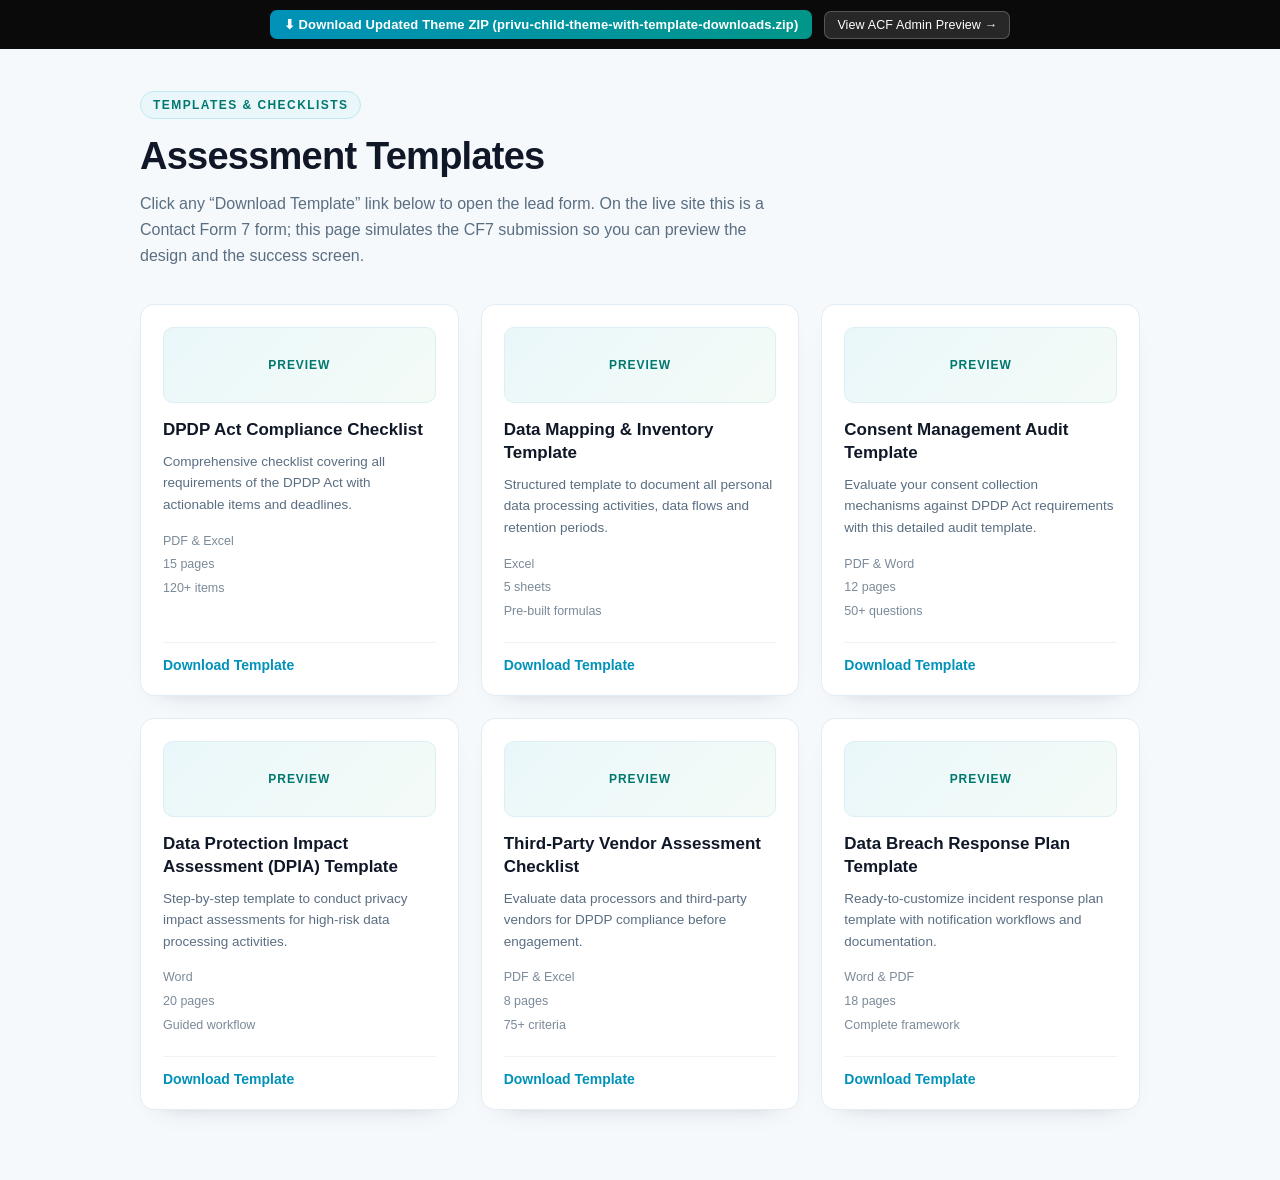
==== preview/index.html @ 7f238484 "Rename ACF options page from Template Downloads to Templates & Checklists Co-authored-by: arena-agen" ====
<!DOCTYPE html>
<html lang="en">
<head>
<meta charset="utf-8">
<meta name="viewport" content="width=device-width, initial-scale=1">
<title>Privu – Assessment Templates (self-contained preview)</title>
<style>
/**
 * Privu – Assessment template download modal.
 *
 * Everything is scoped to .ptdl-* so the existing page design is untouched.
 * Selectors are intentionally specific because the parent theme applies
 * global styles to body a, body p, label, button and input.
 */

.ptdl-overlay {
    position: fixed;
    inset: 0;
    z-index: 100000;
    display: flex;
    align-items: center;
    justify-content: center;
    padding: 24px 16px;
    background: rgba(3, 2, 19, 0.58);
    -webkit-backdrop-filter: blur(3px);
    backdrop-filter: blur(3px);
    opacity: 0;
    transition: opacity 0.22s ease;
    overflow-y: auto;
}

.ptdl-overlay[hidden],
.ptdl-overlay [hidden] {
    display: none !important;
}

.ptdl-overlay.is-open {
    opacity: 1;
}

.ptdl-overlay *,
.ptdl-overlay *::before,
.ptdl-overlay *::after {
    box-sizing: border-box;
}

.ptdl-overlay.ptdl-no-scroll {
    overscroll-behavior: contain;
}

body.ptdl-lock {
    overflow: hidden;
}

/* ---------- Modal shell ---------- */

.ptdl-overlay .ptdl-modal {
    position: relative;
    width: 100%;
    max-width: 470px;
    max-height: calc(100vh - 48px);
    overflow-y: auto;
    background: #ffffff;
    border-radius: 18px;
    border: 1px solid #E3ECF3;
    box-shadow: 0 30px 70px -20px rgba(3, 25, 45, 0.45), 0 12px 28px -18px rgba(3, 25, 45, 0.35);
    padding: 30px 30px 20px;
    margin: auto;
    transform: translateY(16px) scale(0.985);
    opacity: 0;
    transition: transform 0.24s cubic-bezier(0.22, 1, 0.36, 1), opacity 0.2s ease;
    scrollbar-width: thin;
}

.ptdl-overlay.is-open .ptdl-modal {
    transform: translateY(0) scale(1);
    opacity: 1;
}

.ptdl-overlay .ptdl-modal::before {
    content: "";
    position: absolute;
    top: 0;
    left: 0;
    right: 0;
    height: 5px;
    border-radius: 18px 18px 0 0;
    background: linear-gradient(90deg, #0092B8 0%, #009689 100%);
}

/* ---------- Close ---------- */

.ptdl-overlay .ptdl-close {
    position: absolute;
    top: 16px;
    right: 16px;
    width: 34px;
    height: 34px;
    display: inline-flex;
    align-items: center;
    justify-content: center;
    padding: 0;
    margin: 0;
    border: 1px solid #E3ECF3;
    border-radius: 50%;
    background: #F7FAFC !important;
    color: #5A6E82;
    cursor: pointer;
    transition: background 0.2s ease, color 0.2s ease, transform 0.2s ease;
}

.ptdl-overlay .ptdl-close:hover,
.ptdl-overlay .ptdl-close:focus-visible {
    background: #EEF4F8 !important;
    color: #0A0A0A;
    transform: rotate(90deg);
    outline: none;
}

/* ---------- Head ---------- */

.ptdl-overlay .ptdl-modal__head {
    padding-right: 30px;
    margin-bottom: 20px;
}

.ptdl-overlay .ptdl-badge {
    display: inline-block;
    padding: 5px 11px;
    border-radius: 100px;
    background: #EAF7FA;
    border: 1px solid #BFE9F1;
    color: #00786F;
    font-family: Arial, Helvetica, sans-serif;
    font-size: 11px;
    font-weight: 700;
    letter-spacing: 0.08em;
    text-transform: uppercase;
    line-height: 1.4;
}

.ptdl-overlay h2.ptdl-title {
    margin: 12px 0 8px;
    font-family: Arial, Helvetica, sans-serif;
    font-size: 24px;
    line-height: 1.25;
    font-weight: 700;
    color: #101828;
    letter-spacing: -0.01em;
}

.ptdl-overlay p.ptdl-subtitle {
    margin: 0 0 14px;
    font-family: Arial, Helvetica, sans-serif;
    font-size: 14px;
    line-height: 1.6;
    color: #5A6E82;
}

.ptdl-overlay .ptdl-template-pill {
    display: flex;
    gap: 6px;
    align-items: flex-start;
    margin: 0;
    padding: 10px 13px;
    border-radius: 9px;
    background: #F5F9FC;
    border: 1px dashed #CFE0EB;
    font-family: Arial, Helvetica, sans-serif;
    font-size: 12.5px;
    line-height: 1.5;
    color: #1A2B3C;
}

.ptdl-overlay .ptdl-template-pill__label {
    color: #7B8A99;
    flex: 0 0 auto;
}

.ptdl-overlay .ptdl-template-pill [data-ptdl-template-name] {
    font-weight: 700;
    color: #00786F;
}

/* ---------- Fields ---------- */

.ptdl-overlay .ptdl-form {
    margin: 0;
}

.ptdl-overlay .ptdl-field {
    margin-bottom: 15px;
}

.ptdl-overlay .ptdl-field label {
    display: block;
    margin: 0 0 7px;
    font-family: Arial, Helvetica, sans-serif;
    font-size: 13px;
    font-weight: 700;
    line-height: 1.4;
    color: #101828;
}

.ptdl-overlay .ptdl-field label span {
    color: #E05252;
}

.ptdl-overlay .ptdl-field input {
    display: block;
    width: 100%;
    height: 46px;
    margin: 0;
    padding: 0 14px;
    border: 1.5px solid #DCE6EE;
    border-radius: 9px;
    background: #FFFFFF;
    color: #101828;
    font-family: Arial, Helvetica, sans-serif;
    font-size: 15px;
    line-height: normal;
    box-shadow: none;
    -webkit-appearance: none;
    appearance: none;
    transition: border-color 0.18s ease, box-shadow 0.18s ease;
}

.ptdl-overlay .ptdl-field input::placeholder {
    color: #9AA9B6;
    font-size: 14px;
    opacity: 1;
}

.ptdl-overlay .ptdl-field input:hover {
    border-color: #C3D5E2;
}

.ptdl-overlay .ptdl-field input:focus {
    border-color: #0092B8;
    outline: none;
    box-shadow: 0 0 0 3px rgba(0, 146, 184, 0.14);
}

.ptdl-overlay .ptdl-phone-wrap {
    display: flex;
    align-items: stretch;
    height: 46px;
    border: 1.5px solid #DCE6EE;
    border-radius: 9px;
    background: #FFFFFF;
    overflow: hidden;
    transition: border-color 0.18s ease, box-shadow 0.18s ease;
}

.ptdl-overlay .ptdl-phone-wrap:focus-within {
    border-color: #0092B8;
    box-shadow: 0 0 0 3px rgba(0, 146, 184, 0.14);
}

.ptdl-overlay .ptdl-phone-prefix {
    display: inline-flex;
    align-items: center;
    padding: 0 12px;
    background: #F5F9FC;
    border-right: 1.5px solid #E3ECF3;
    color: #5A6E82;
    font-family: Arial, Helvetica, sans-serif;
    font-size: 14px;
    font-weight: 700;
    line-height: 1;
    white-space: nowrap;
}

.ptdl-overlay .ptdl-phone-wrap input {
    height: 100%;
    border: 0 !important;
    border-radius: 0;
    background: transparent;
    box-shadow: none !important;
    padding-left: 12px;
}

.ptdl-overlay .ptdl-hint {
    margin: 6px 0 0;
    font-family: Arial, Helvetica, sans-serif;
    font-size: 11.5px;
    line-height: 1.5;
    color: #8A99A8;
}

.ptdl-overlay .ptdl-error {
    margin: 6px 0 0;
    font-family: Arial, Helvetica, sans-serif;
    font-size: 12.5px;
    line-height: 1.45;
    color: #C0392B;
}

.ptdl-overlay .ptdl-error:empty {
    display: none;
}

.ptdl-overlay .ptdl-field.has-error input,
.ptdl-overlay .ptdl-field.has-error .ptdl-phone-wrap {
    border-color: #E05252;
    box-shadow: 0 0 0 3px rgba(224, 82, 82, 0.12);
}

/* Honeypot */
.ptdl-overlay .ptdl-hp {
    position: absolute !important;
    left: -9999px !important;
    top: auto !important;
    width: 1px !important;
    height: 1px !important;
    overflow: hidden !important;
    opacity: 0 !important;
    pointer-events: none !important;
}

/* ---------- Submit ---------- */

.ptdl-overlay button.ptdl-submit {
    position: relative;
    display: inline-flex;
    align-items: center;
    justify-content: center;
    gap: 9px;
    width: 100%;
    height: 48px;
    margin: 6px 0 0;
    padding: 0 18px;
    border: 0;
    border-radius: 9px;
    background: linear-gradient(90deg, #0092B8 0%, #009689 100%) !important;
    color: #FFFFFF !important;
    font-family: Arial, Helvetica, sans-serif;
    font-size: 15px;
    font-weight: 700;
    line-height: 1;
    letter-spacing: 0.01em;
    cursor: pointer;
    box-shadow: 0 10px 22px -10px rgba(0, 146, 184, 0.55);
    transition: transform 0.18s ease, box-shadow 0.18s ease, filter 0.18s ease;
}

.ptdl-overlay button.ptdl-submit:hover,
.ptdl-overlay button.ptdl-submit:focus-visible {
    background: linear-gradient(90deg, #0092B8 0%, #009689 100%) !important;
    filter: brightness(1.05);
    box-shadow: 0 14px 26px -10px rgba(0, 146, 184, 0.6);
    transform: translateY(-1px);
    outline: none;
}

.ptdl-overlay button.ptdl-submit:active {
    transform: translateY(0);
}

.ptdl-overlay button.ptdl-submit[disabled] {
    cursor: progress;
    opacity: 0.85;
    transform: none;
}

.ptdl-overlay .ptdl-spinner {
    display: none;
    width: 16px;
    height: 16px;
    border: 2px solid rgba(255, 255, 255, 0.45);
    border-top-color: #ffffff;
    border-radius: 50%;
    animation: ptdl-spin 0.7s linear infinite;
}

.ptdl-overlay button.ptdl-submit.is-loading .ptdl-spinner {
    display: inline-block;
}

@keyframes ptdl-spin {
    to { transform: rotate(360deg); }
}

.ptdl-overlay .ptdl-form-error {
    margin: 10px 0 0;
    padding: 0;
    font-family: Arial, Helvetica, sans-serif;
    font-size: 12.5px;
    line-height: 1.5;
    color: #C0392B;
}

.ptdl-overlay .ptdl-form-error:empty {
    display: none;
}

.ptdl-overlay .ptdl-privacy {
    margin: 12px 0 0;
    font-family: Arial, Helvetica, sans-serif;
    font-size: 11.5px;
    line-height: 1.55;
    color: #8A99A8;
    text-align: center;
}

/* ---------- Success ---------- */

.ptdl-overlay .ptdl-success {
    text-align: center;
    padding: 4px 0 0;
}

.ptdl-overlay .ptdl-success[hidden] {
    display: none !important;
}

.ptdl-overlay .ptdl-check {
    width: 58px;
    height: 58px;
    margin: 2px auto 14px;
    display: flex;
    align-items: center;
    justify-content: center;
    border-radius: 50%;
    background: #E7F7F3;
    color: #00786F;
    border: 1px solid #BFE9DF;
}

.ptdl-overlay h3.ptdl-success__title {
    margin: 0 0 8px;
    font-family: Arial, Helvetica, sans-serif;
    font-size: 21px;
    font-weight: 700;
    line-height: 1.3;
    color: #101828;
}

.ptdl-overlay p.ptdl-success__text {
    margin: 0 0 16px;
    font-family: Arial, Helvetica, sans-serif;
    font-size: 14px;
    line-height: 1.6;
    color: #5A6E82;
}

.ptdl-overlay p.ptdl-success__text strong {
    color: #101828;
}

.ptdl-overlay p.ptdl-mail-warning {
    margin: 0 0 14px;
    padding: 10px 12px;
    border-radius: 8px;
    background: #FFF7EC;
    border: 1px solid #F5D9B5;
    color: #8A5A12;
    font-family: Arial, Helvetica, sans-serif;
    font-size: 12.5px;
    line-height: 1.5;
    text-align: left;
}

.ptdl-overlay p.ptdl-mail-warning[hidden] {
    display: none !important;
}

.ptdl-overlay a.ptdl-download {
    display: inline-flex;
    align-items: center;
    justify-content: center;
    gap: 8px;
    min-width: 190px;
    height: 48px;
    padding: 0 22px;
    border-radius: 9px;
    background: linear-gradient(90deg, #0092B8 0%, #009689 100%);
    color: #FFFFFF !important;
    font-family: Arial, Helvetica, sans-serif;
    font-size: 15px !important;
    font-weight: 700;
    line-height: 1;
    text-decoration: none;
    box-shadow: 0 12px 24px -12px rgba(0, 146, 184, 0.6);
    transition: transform 0.18s ease, filter 0.18s ease;
}

.ptdl-overlay a.ptdl-download:hover,
.ptdl-overlay a.ptdl-download:focus-visible {
    color: #FFFFFF !important;
    filter: brightness(1.05);
    transform: translateY(-1px);
    outline: 2px solid #0A0A0A;
    outline-offset: 2px;
}

.ptdl-overlay button.ptdl-again {
    display: inline-block;
    margin: 16px 0 0;
    padding: 0;
    border: 0;
    background: transparent !important;
    color: #5A6E82;
    font-family: Arial, Helvetica, sans-serif;
    font-size: 12.5px;
    line-height: 1.5;
    text-decoration: underline;
    text-underline-offset: 3px;
    cursor: pointer;
}

.ptdl-overlay button.ptdl-again:hover,
.ptdl-overlay button.ptdl-again:focus-visible {
    background: transparent !important;
    color: #0092B8;
    outline: none;
}

/* ---------- Footer ---------- */

.ptdl-overlay .ptdl-foot {
    margin: 20px -30px -20px;
    padding: 12px 30px;
    border-top: 1px solid #EDF3F7;
    background: #FAFCFD;
    border-radius: 0 0 18px 18px;
    font-family: Arial, Helvetica, sans-serif;
    font-size: 11px;
    line-height: 1.5;
    letter-spacing: 0.03em;
    color: #97A6B4;
    text-align: center;
}


/* ---------- Contact Form 7 markup ---------- */

.ptdl-overlay .ptdl-cf7-wrap,
.ptdl-overlay .wpcf7,
.ptdl-overlay .wpcf7-form {
    margin: 0;
}

.ptdl-overlay .wpcf7-form p {
    margin: 0 0 12px;
    padding: 0;
}

.ptdl-overlay .wpcf7-form p.ptdl-field {
    margin: 0 0 15px;
    padding: 0;
}

.ptdl-overlay .wpcf7-form br {
    display: none;
}

.ptdl-overlay .wpcf7-form p.ptdl-field > br {
    display: none;
}

.ptdl-overlay .wpcf7-form label {
    display: block;
    margin: 0 0 7px;
    padding: 0;
    font-family: Arial, Helvetica, sans-serif;
    font-size: 13px;
    font-weight: 700;
    line-height: 1.4;
    color: #101828;
}

.ptdl-overlay .wpcf7-form label span[aria-hidden="true"] {
    color: #E05252;
}

.ptdl-overlay .wpcf7-form .wpcf7-form-control-wrap {
    display: block;
    position: relative;
}

.ptdl-overlay .wpcf7-form input[type="text"],
.ptdl-overlay .wpcf7-form input[type="email"],
.ptdl-overlay .wpcf7-form input[type="tel"],
.ptdl-overlay .wpcf7-form input[type="url"],
.ptdl-overlay .wpcf7-form input[type="number"],
.ptdl-overlay .wpcf7-form textarea {
    display: block;
    width: 100%;
    height: 46px;
    margin: 0;
    padding: 0 14px;
    border: 1.5px solid #DCE6EE;
    border-radius: 9px;
    background: #FFFFFF;
    color: #101828;
    font-family: Arial, Helvetica, sans-serif;
    font-size: 15px;
    line-height: normal;
    box-shadow: none;
    -webkit-appearance: none;
    appearance: none;
    transition: border-color 0.18s ease, box-shadow 0.18s ease;
}

.ptdl-overlay .wpcf7-form textarea {
    height: 110px;
    padding-top: 10px;
    resize: vertical;
}

.ptdl-overlay .wpcf7-form input::placeholder,
.ptdl-overlay .wpcf7-form textarea::placeholder {
    color: #9AA9B6;
    font-size: 14px;
    opacity: 1;
}

.ptdl-overlay .wpcf7-form input:hover {
    border-color: #C3D5E2;
}

.ptdl-overlay .wpcf7-form input:focus,
.ptdl-overlay .wpcf7-form textarea:focus {
    border-color: #0092B8;
    outline: none;
    box-shadow: 0 0 0 3px rgba(0, 146, 184, 0.14);
}

.ptdl-overlay .wpcf7-form input.wpcf7-not-valid {
    border-color: #E05252;
    box-shadow: 0 0 0 3px rgba(224, 82, 82, 0.12);
}

.ptdl-overlay .wpcf7-not-valid-tip {
    display: block;
    margin: 6px 0 0;
    padding: 0;
    font-family: Arial, Helvetica, sans-serif;
    font-size: 12.5px;
    line-height: 1.45;
    color: #C0392B;
}

.ptdl-overlay .ptdl-field--phone .wpcf7-form-control-wrap::before {
    content: "+91";
    position: absolute;
    left: 1.5px;
    top: 1.5px;
    z-index: 2;
    height: 43px;
    width: 48px;
    display: flex;
    align-items: center;
    justify-content: center;
    background: #F5F9FC;
    border-right: 1.5px solid #E3ECF3;
    border-radius: 7.5px 0 0 7.5px;
    color: #5A6E82;
    font-family: Arial, Helvetica, sans-serif;
    font-size: 14px;
    font-weight: 700;
    line-height: 1;
    pointer-events: none;
}

.ptdl-overlay .ptdl-field--phone input[type="tel"] {
    padding-left: 62px;
}

.ptdl-overlay .wpcf7-form .ptdl-hint {
    display: block;
    margin: 6px 0 0;
    font-family: Arial, Helvetica, sans-serif;
    font-size: 11.5px;
    line-height: 1.5;
    color: #8A99A8;
}

.ptdl-overlay .wpcf7-form input.ptdl-submit,
.ptdl-overlay .wpcf7-form button.ptdl-submit {
    display: block !important;
    width: 100%;
    height: 48px;
    margin: 6px 0 0;
    padding: 0 18px;
    border: 0;
    border-radius: 9px;
    background: linear-gradient(90deg, #0092B8 0%, #009689 100%) !important;
    color: #FFFFFF !important;
    font-family: Arial, Helvetica, sans-serif;
    font-size: 15px;
    font-weight: 700;
    line-height: 1;
    letter-spacing: 0.01em;
    text-transform: none;
    cursor: pointer;
    box-shadow: 0 10px 22px -10px rgba(0, 146, 184, 0.55);
    transition: transform 0.18s ease, box-shadow 0.18s ease, filter 0.18s ease;
    -webkit-appearance: none;
    appearance: none;
}

.ptdl-overlay .wpcf7-form input.ptdl-submit:hover,
.ptdl-overlay .wpcf7-form button.ptdl-submit:hover {
    background: linear-gradient(90deg, #0092B8 0%, #009689 100%) !important;
    color: #FFFFFF !important;
    filter: brightness(1.05);
    transform: translateY(-1px);
    box-shadow: 0 14px 26px -10px rgba(0, 146, 184, 0.6);
}

.ptdl-overlay .wpcf7-spinner {
    display: none !important;
}

.ptdl-overlay .wpcf7-response-output {
    margin: 12px 0 0;
    padding: 11px 13px;
    border: 1px solid #F5C6C6;
    border-radius: 9px;
    background: #FDF2F2;
    color: #B42318;
    font-family: Arial, Helvetica, sans-serif;
    font-size: 12.5px;
    line-height: 1.5;
}

.ptdl-overlay .wpcf7-response-output.wpcf7-mail-sent-ok {
    border-color: #BFE9DF;
    background: #E7F7F3;
    color: #00786F;
}

.ptdl-overlay .wpcf7-response-output.wpcf7-display-none {
    display: none;
}

.ptdl-overlay .wpcf7-form.sent .wpcf7-response-output {
    display: none;
}

.ptdl-overlay .wpcf7-form.submitting input.ptdl-submit {
    opacity: 0.78;
    cursor: progress;
    transform: none;
}


/* ---------- Inline shortcode link ---------- */

a.ptdl-inline-link,
a.ptdl-inline-link:visited {
    display: inline-block;
    color: #0092B8;
    font-weight: 700;
    text-decoration: none;
    border-bottom: 1px solid rgba(0, 146, 184, 0.45);
    transition: color 0.2s ease, border-color 0.2s ease;
}

a.ptdl-inline-link:hover,
a.ptdl-inline-link:focus-visible {
    color: #00786F;
    border-bottom-color: #00786F;
    outline: none;
}

/* ---------- Small screens ---------- */

@media only screen and (max-width: 600px) {
    .ptdl-overlay {
        align-items: flex-end;
        padding: 0;
    }

    .ptdl-overlay .ptdl-modal {
        max-width: 100%;
        max-height: 92vh;
        border-radius: 18px 18px 0 0;
        border-bottom: 0;
        padding: 26px 20px 18px;
        transform: translateY(30px);
    }

    .ptdl-overlay.is-open .ptdl-modal {
        transform: translateY(0);
    }

    .ptdl-overlay .ptdl-modal::before {
        border-radius: 18px 18px 0 0;
    }

    .ptdl-overlay h2.ptdl-title {
        font-size: 21px;
    }

    .ptdl-overlay .ptdl-foot {
        margin: 18px -20px -18px;
        padding: 12px 20px;
        border-radius: 0;
    }
}

@media (prefers-reduced-motion: reduce) {
    .ptdl-overlay,
    .ptdl-overlay .ptdl-modal,
    .ptdl-overlay button.ptdl-submit,
    .ptdl-overlay a.ptdl-download {
        transition: none !important;
    }
}

</style>
<style>
    /* Demo-only page chrome. This file is not loaded on the live website. */
    body { margin: 0; background: #F6F9FC; font-family: Arial, Helvetica, sans-serif; color: #1A2B3C; }
    .demo-bar { background: #0A0A0A; color: #fff; font-size: 13px; padding: 10px 18px; display: flex; flex-wrap: wrap; align-items: center; justify-content: center; gap: 12px; letter-spacing: .01em; }
    .demo-zip-btn { display: inline-flex; align-items: center; gap: 6px; background: linear-gradient(90deg, #0092B8 0%, #009689 100%); color: #fff !important; text-decoration: none; font-weight: 700; font-size: 13px; padding: 7px 14px; border-radius: 7px; }
    .demo-zip-btn:hover { filter: brightness(1.08); }
    .demo-sec-btn { display: inline-flex; align-items: center; background: rgba(255,255,255,.12); color: #fff !important; text-decoration: none; font-size: 12.5px; padding: 6px 12px; border-radius: 7px; border: 1px solid rgba(255,255,255,.22); }
    .demo-sec-btn:hover { background: rgba(255,255,255,.2); }
    .demo-wrap { max-width: 1000px; margin: 0 auto; padding: 42px 20px 70px; }
    .demo-eyebrow { display: inline-block; font-size: 12px; font-weight: 700; letter-spacing: .12em; text-transform: uppercase; color: #00786F; background: #EAF7FA; border: 1px solid #BFE9F1; border-radius: 100px; padding: 6px 12px; }
    h1.demo-title { font-size: 38px; line-height: 1.15; margin: 16px 0 12px; color: #101828; letter-spacing: -0.02em; }
    p.demo-sub { font-size: 16px; line-height: 1.65; color: #5A6E82; max-width: 640px; margin: 0 0 34px; }
    .demo-grid { display: grid; grid-template-columns: repeat(3, 1fr); gap: 22px; }
    .demo-card { background: #fff; border: 1px solid #E3ECF3; border-radius: 14px; padding: 22px; box-shadow: 0 12px 26px -22px rgba(3, 25, 45, .35); display: flex; flex-direction: column; }
    .demo-thumb { height: 74px; border-radius: 10px; background: linear-gradient(135deg, #EAF7FA 0%, #F4FBF7 100%); border: 1px solid #DCEFF3; display: flex; align-items: center; justify-content: center; color: #00786F; font-size: 12px; font-weight: 700; letter-spacing: .08em; text-transform: uppercase; margin-bottom: 16px; }
    .demo-card h3 { font-size: 17px; line-height: 1.35; margin: 0 0 9px; color: #101828; }
    .demo-card p { font-size: 13.5px; line-height: 1.6; color: #5A6E82; margin: 0 0 14px; }
    .demo-meta { list-style: none; margin: 0 0 18px; padding: 0; font-size: 12.5px; color: #7B8A99; line-height: 1.9; }
    .demo-link { margin-top: auto; font-size: 14px; font-weight: 700; color: #0092B8; text-decoration: none; border-top: 1px solid #EDF3F7; padding-top: 14px; }
    .demo-link:hover { color: #00786F; text-decoration: underline; text-underline-offset: 3px; }
    @media (max-width: 820px) { .demo-grid { grid-template-columns: 1fr 1fr; } h1.demo-title { font-size: 30px; } }
    @media (max-width: 560px) { .demo-grid { grid-template-columns: 1fr; } }
</style>
</head>
<body>

<div class="demo-bar site-header">
    <a class="demo-zip-btn" href="/privu-child-theme-with-template-downloads.zip?v=tc1" download="privu-child-theme-with-template-downloads.zip">&#11015; Download Updated Theme ZIP (privu-child-theme-with-template-downloads.zip)</a>
    <a class="demo-sec-btn" href="/admin-template-downloads.html">View ACF Admin Preview &rarr;</a>
</div>

<div class="demo-wrap">
    <span class="demo-eyebrow">Templates &amp; checklists</span>
    <h1 class="demo-title">Assessment Templates</h1>
    <p class="demo-sub">Click any “Download Template” link below to open the lead form. On the live site this is a Contact Form 7 form; this page simulates the CF7 submission so you can preview the design and the success screen.</p>

    <div class="demo-grid">
        <article class="demo-card">
            <div class="demo-thumb">Preview</div>
            <h3>DPDP Act Compliance Checklist</h3>
            <p>Comprehensive checklist covering all requirements of the DPDP Act with actionable items and deadlines.</p>
            <ul class="demo-meta"><li>PDF &amp; Excel</li><li>15 pages</li><li>120+ items</li></ul>
            <a class="demo-link" href="#">Download Template</a>
        </article>

        <article class="demo-card">
            <div class="demo-thumb">Preview</div>
            <h3>Data Mapping &amp; Inventory Template</h3>
            <p>Structured template to document all personal data processing activities, data flows and retention periods.</p>
            <ul class="demo-meta"><li>Excel</li><li>5 sheets</li><li>Pre-built formulas</li></ul>
            <a class="demo-link" href="#">Download Template</a>
        </article>

        <article class="demo-card">
            <div class="demo-thumb">Preview</div>
            <h3>Consent Management Audit Template</h3>
            <p>Evaluate your consent collection mechanisms against DPDP Act requirements with this detailed audit template.</p>
            <ul class="demo-meta"><li>PDF &amp; Word</li><li>12 pages</li><li>50+ questions</li></ul>
            <a class="demo-link" href="#">Download Template</a>
        </article>

        <article class="demo-card">
            <div class="demo-thumb">Preview</div>
            <h3>Data Protection Impact Assessment (DPIA) Template</h3>
            <p>Step-by-step template to conduct privacy impact assessments for high-risk data processing activities.</p>
            <ul class="demo-meta"><li>Word</li><li>20 pages</li><li>Guided workflow</li></ul>
            <a class="demo-link" href="#">Download Template</a>
        </article>

        <article class="demo-card">
            <div class="demo-thumb">Preview</div>
            <h3>Third-Party Vendor Assessment Checklist</h3>
            <p>Evaluate data processors and third-party vendors for DPDP compliance before engagement.</p>
            <ul class="demo-meta"><li>PDF &amp; Excel</li><li>8 pages</li><li>75+ criteria</li></ul>
            <a class="demo-link" href="#">Download Template</a>
        </article>

        <article class="demo-card">
            <div class="demo-thumb">Preview</div>
            <h3>Data Breach Response Plan Template</h3>
            <p>Ready-to-customize incident response plan template with notification workflows and documentation.</p>
            <ul class="demo-meta"><li>Word &amp; PDF</li><li>18 pages</li><li>Complete framework</li></ul>
            <a class="demo-link" href="#">Download Template</a>
        </article>
    </div>
</div>

<!-- Modal markup – identical to inc/privu-template-downloads.php -->
<div class="ptdl-overlay" id="privu-tdl-modal" hidden>
    <div class="ptdl-modal" role="dialog" aria-modal="true" aria-labelledby="ptdl-title" aria-describedby="ptdl-subtitle">
        <button type="button" class="ptdl-close" data-ptdl-close aria-label="Close dialog">
            <svg viewBox="0 0 24 24" width="20" height="20" aria-hidden="true" focusable="false">
                <path d="M6 6l12 12M18 6L6 18" fill="none" stroke="currentColor" stroke-width="2" stroke-linecap="round"/>
            </svg>
        </button>
        <div class="ptdl-modal__head">
            <span class="ptdl-badge">Free download</span>
            <h2 class="ptdl-title" id="ptdl-title">Get your template</h2>
            <p class="ptdl-subtitle" id="ptdl-subtitle">Enter your work details and we will email the template to you. You can also download it right away.</p>
            <p class="ptdl-template-pill"><span class="ptdl-template-pill__label">Template:</span> <span data-ptdl-template-name>DPDP Act Compliance Checklist</span></p>
        </div>
        <div class="ptdl-cf7-wrap">
                <form class="wpcf7-form init" novalidate>
                    <p class="ptdl-field ptdl-field--name">
                        <label for="ptdl-cf7-name">Full name <span aria-hidden="true">*</span></label>
                        <span class="wpcf7-form-control-wrap" data-name="your-name">
                            <input type="text" name="your-name" id="ptdl-cf7-name" class="wpcf7-form-control wpcf7-text wpcf7-validates-as-required" placeholder="e.g. Priya Nair" maxlength="80" aria-required="true">
                        </span>
                    </p>
                    <p class="ptdl-field ptdl-field--email">
                        <label for="ptdl-cf7-email">Work email <span aria-hidden="true">*</span></label>
                        <span class="wpcf7-form-control-wrap" data-name="your-email">
                            <input type="email" name="your-email" id="ptdl-cf7-email" class="wpcf7-form-control wpcf7-email wpcf7-validates-as-required" placeholder="you@company.com" maxlength="120" aria-required="true">
                        </span>
                    </p>
                    <p class="ptdl-field ptdl-field--phone">
                        <label for="ptdl-cf7-phone">Phone number <span aria-hidden="true">*</span></label>
                        <span class="wpcf7-form-control-wrap" data-name="your-phone">
                            <input type="tel" name="your-phone" id="ptdl-cf7-phone" class="wpcf7-form-control wpcf7-tel wpcf7-validates-as-required" placeholder="9876543210" minlength="10" maxlength="10" inputmode="numeric" pattern="[6-9][0-9]{9}" aria-required="true">
                        </span>
                        <span class="ptdl-hint">10 digits, starting with 6, 7, 8 or 9.</span>
                    </p>
                    <input type="hidden" name="privu-template" value="dpdp-checklist">
                    <input type="hidden" name="privu-page-url" value="">
                    <input type="submit" class="wpcf7-form-control has-spinner wpcf7-submit ptdl-submit" value="Send me the template">
                    <div class="wpcf7-response-output" aria-hidden="true"></div>
                </form>
            </div>
            <p class="ptdl-privacy">By submitting, you agree to receive this template and related compliance resources from Privu.</p>
        <div class="ptdl-success" hidden>
            <div class="ptdl-check" aria-hidden="true">
                <svg viewBox="0 0 24 24" width="28" height="28" focusable="false">
                    <path d="M5 12.5l4.5 4.5L19 7" fill="none" stroke="currentColor" stroke-width="2.4" stroke-linecap="round" stroke-linejoin="round"/>
                </svg>
            </div>
            <h3 class="ptdl-success__title">Check your inbox</h3>
            <p class="ptdl-success__text">We have emailed <strong data-ptdl-success-template>the template</strong> to <strong data-ptdl-success-email></strong>.</p>
            <p class="ptdl-mail-warning" data-ptdl-mail-warning hidden>The email could not be sent right now, but your download is ready below.</p>
            <a class="ptdl-download" href="#" data-ptdl-download download>
                <svg viewBox="0 0 24 24" width="18" height="18" aria-hidden="true" focusable="false">
                    <path d="M12 4v10m0 0l4-4m-4 4l-4-4M5 19h14" fill="none" stroke="currentColor" stroke-width="2" stroke-linecap="round" stroke-linejoin="round"/>
                </svg>
                <span>Download now</span>
            </a>
            <button type="button" class="ptdl-again" data-ptdl-again>Download another template</button>
        </div>
        <p class="ptdl-foot">Privu · DPDP compliance templates</p>
    </div>
</div>

<script>
    // Demo configuration – in WordPress this comes from wp_localize_script().
    window.PrivuTemplateDownloads = {
        ajaxUrl: 'mock://ajax',
        baseUrl: 'https://www.privu.tech/assessment-templates/',
        mode: 'cf7',
        formId: 123,
        defaultTpl: 'dpdp-act-compliance-checklist',
        downloads: {
            'dpdp-act-compliance-checklist': '#demo-dpdp-act-compliance-checklist',
            'data-mapping-inventory-template': '#demo-data-mapping-inventory-template',
            'consent-management-audit-template': '#demo-consent-management-audit-template',
            'data-protection-impact-assessment-dpia-template': '#demo-data-protection-impact-assessment-dpia-template',
            'third-party-vendor-assessment-checklist': '#demo-third-party-vendor-assessment-checklist',
            'data-breach-response-plan-template': '#demo-data-breach-response-plan-template'
        },
        blocked: [
            'gmail.com', 'googlemail.com', 'yahoo.com', 'yahoo.co.in', 'yahoo.in', 'ymail.com',
            'hotmail.com', 'outlook.com', 'live.com', 'icloud.com', 'me.com', 'aol.com',
            'protonmail.com', 'proton.me', 'rediffmail.com', 'zoho.com', 'mailinator.com', 'yopmail.com'
        ],
        templates: [
            { slug: 'dpdp-act-compliance-checklist', title: 'DPDP Act Compliance Checklist', keywords: [] },
            { slug: 'data-mapping-inventory-template', title: 'Data Mapping & Inventory Template', keywords: [] },
            { slug: 'consent-management-audit-template', title: 'Consent Management Audit Template', keywords: [] },
            { slug: 'data-protection-impact-assessment-dpia-template', title: 'Data Protection Impact Assessment (DPIA) Template', keywords: [] },
            { slug: 'third-party-vendor-assessment-checklist', title: 'Third-Party Vendor Assessment Checklist', keywords: [] },
            { slug: 'data-breach-response-plan-template', title: 'Data Breach Response Plan Template', keywords: [] }
        ],
        i18n: {
            formTitle: 'Get your template',
            formSubtitle: 'Enter your work details and we will email the template to you. You can also download it right away.',
            send: 'Send me the template',
            sending: 'Sending…',
            genericError: 'Something went wrong. Please try again.',
            networkError: 'Network error. Please check your connection and try again.',
            nameError: 'Please enter your full name.',
            emailError: 'Please enter a valid work email address.',
            personal: 'Please use your work email. Gmail, Yahoo, Outlook and other personal addresses are not accepted.',
            phoneError: 'Enter a valid 10-digit mobile number starting with 6, 7, 8 or 9.'
        }
    };

    // Demo-only fake AJAX so the modal can be tested without WordPress.
    window.fetch = function (url, options) {
        var body = new URLSearchParams(options && options.body ? options.body : '');
        var action = body.get('action');

        return new Promise(function (resolve) {
            window.setTimeout(function () {
                if (action === 'privu_tdl_nonce') {
                    resolve({ json: function () { return Promise.resolve({ success: true, data: { nonce: 'demo-nonce' } }); } });
                    return;
                }

                var email = body.get('email') || '';
                var domain = email.split('@')[1] || '';
                var personal = window.PrivuTemplateDownloads.blocked.some(function (blocked) {
                    return domain === blocked || domain.slice(-(blocked.length + 1)) === '.' + blocked;
                });

                if (personal) {
                    resolve({ json: function () {
                        return Promise.resolve({ success: false, data: {
                            message: 'Please check the highlighted fields.',
                            fields: { email: 'Please use your work email. Gmail, Yahoo, Outlook and other personal addresses are not accepted.' }
                        } });
                    } });
                    return;
                }

                var matchedTpl = window.PrivuTemplateDownloads.templates.find(function (t) { return t.slug === body.get('template'); });
                resolve({ json: function () {
                    return Promise.resolve({ success: true, data: {
                        message: 'Thanks! Your template is ready.',
                        template: matchedTpl ? matchedTpl.title : 'DPDP Act Compliance Checklist',
                        email: email,
                        download_url: '#demo-download',
                        admin_mail: true,
                        user_mail: true
                    } });
                } });
            }, 650);
        });
    };
</script>
<script>
/**
 * Privu – Assessment template download modal.
 *
 * Opens the lead form when a visitor clicks an existing "Download Template"
 * link on the Assessment Templates page, validates the fields, submits the
 * lead over AJAX and shows the download button on success.
 *
 * No page-builder markup is changed; the trigger is detected from the link
 * text / surrounding card heading.
 */

(function () {
    'use strict';

    var cfg = window.PrivuTemplateDownloads;

    if (!cfg) {
        return;
    }

    var modal = document.getElementById('privu-tdl-modal');

    if (!modal) {
        return;
    }

    var i18n = cfg.i18n || {};
    var isCf7 = cfg.mode === 'cf7' && modal.getAttribute('data-ptdl-form-mode') !== 'native';
    var templates = Array.isArray(cfg.templates) ? cfg.templates : [];
    var blockedDomains = (Array.isArray(cfg.blocked) ? cfg.blocked : []).map(function (domain) {
        return String(domain).toLowerCase();
    });

    var els = {
        dialog: modal.querySelector('.ptdl-modal'),
        close: modal.querySelector('[data-ptdl-close]'),
        form: modal.querySelector('.ptdl-form') || modal.querySelector('.wpcf7-form'),
        cf7Form: modal.querySelector('.wpcf7-form'),
        title: modal.querySelector('#ptdl-title'),
        subtitle: modal.querySelector('#ptdl-subtitle'),
        templateName: modal.querySelector('[data-ptdl-template-name]'),
        name: modal.querySelector('#ptdl-name'),
        email: modal.querySelector('#ptdl-email'),
        phone: modal.querySelector('#ptdl-phone'),
        honeypot: modal.querySelector('#ptdl-website'),
        submit: modal.querySelector('[data-ptdl-submit]'),
        submitLabel: modal.querySelector('.ptdl-submit__label'),
        formError: modal.querySelector('[data-ptdl-form-error]'),
        success: modal.querySelector('.ptdl-success'),
        successTemplate: modal.querySelector('[data-ptdl-success-template]'),
        successEmail: modal.querySelector('[data-ptdl-success-email]'),
        mailWarning: modal.querySelector('[data-ptdl-mail-warning]'),
        download: modal.querySelector('[data-ptdl-download]'),
        privacy: modal.querySelector('.ptdl-privacy'),
        again: modal.querySelector('[data-ptdl-again]')
    };

    if (!els.form) {
        return;
    }

    if (!isCf7 && !els.submit) {
        return;
    }

    var state = {
        slug: '',
        nonce: '',
        lastFocus: null,
        submitting: false,
        retried: false,
        nonceRequest: null
    };

    /* ------------------------------------------------------------------
     * Small helpers
     * ---------------------------------------------------------------- */

    function normalize(text) {
        return String(text || '')
            .toLowerCase()
            .replace(/&amp;/g, '&')
            .replace(/[^a-z0-9&]+/g, ' ')
            .replace(/\s+/g, ' ')
            .trim();
    }

    var LEGACY_SLUGS = {
        'dpdp-checklist': { slug: 'dpdp-act-compliance-checklist', index: 0 },
        'data-mapping': { slug: 'data-mapping-inventory-template', index: 1 },
        'consent-audit': { slug: 'consent-management-audit-template', index: 2 },
        'dpia': { slug: 'data-protection-impact-assessment-dpia-template', index: 3 },
        'vendor-checklist': { slug: 'third-party-vendor-assessment-checklist', index: 4 },
        'data-breach': { slug: 'data-breach-response-plan-template', index: 5 }
    };

    function findExactTemplate(slug) {
        for (var i = 0; i < templates.length; i++) {
            if (templates[i].slug === slug) {
                return templates[i];
            }
        }
        return null;
    }

    function resolveSlug(slug) {
        var clean = String(slug || '').toLowerCase().replace(/^#+/, '').replace(/\/+$/, '').trim();

        if (!clean || !templates.length) {
            return '';
        }

        if (findExactTemplate(clean)) {
            return clean;
        }

        var alias = LEGACY_SLUGS[clean];

        if (alias) {
            if (findExactTemplate(alias.slug)) {
                return alias.slug;
            }

            if (templates[alias.index]) {
                return templates[alias.index].slug;
            }
        }

        return '';
    }

    function getTemplate(slug) {
        var resolved = resolveSlug(slug);

        return resolved ? findExactTemplate(resolved) : null;
    }

    function fallbackSlug() {
        var resolvedDefault = resolveSlug(cfg.defaultTpl);

        if (resolvedDefault) {
            return resolvedDefault;
        }

        return templates.length ? templates[0].slug : '';
    }

    function isValidName(name) {
        return name.length >= 2 && name.length <= 80 && /[a-z\u00C0-\u024F\u0900-\u097F]/i.test(name) && !/[<>]|https?:/i.test(name);
    }

    function isValidEmail(email) {
        return /^[^\s@]+@[^\s@]+\.[a-z]{2,}$/i.test(email);
    }

    function isBlockedEmail(email) {
        var at = email.lastIndexOf('@');

        if (at === -1) {
            return false;
        }

        var domain = email.slice(at + 1).toLowerCase();

        for (var i = 0; i < blockedDomains.length; i++) {
            var blocked = blockedDomains[i];

            if (domain === blocked || domain.slice(-(blocked.length + 1)) === '.' + blocked) {
                return true;
            }
        }

        return false;
    }

    function normalizePhone(value) {
        var digits = String(value || '').trim();

        return /^[6-9][0-9]{9}$/.test(digits) ? digits : '';
    }

    function fieldWrap(name) {
        var error = els.form.querySelector('[data-ptdl-error="' + name + '"]');

        return error ? error.closest('.ptdl-field') : null;
    }

    function setFieldError(name, message) {
        var error = els.form.querySelector('[data-ptdl-error="' + name + '"]');
        var wrap = fieldWrap(name);

        if (error) {
            error.textContent = message || '';
        }

        if (wrap) {
            wrap.classList.add('has-error');
        }
    }

    function clearErrors() {
        els.form.querySelectorAll('[data-ptdl-error]').forEach(function (node) {
            node.textContent = '';
        });

        els.form.querySelectorAll('.ptdl-field.has-error').forEach(function (node) {
            node.classList.remove('has-error');
        });

        if (els.formError) {
            els.formError.textContent = '';
        }
    }

    function showErrors(fields) {
        Object.keys(fields).forEach(function (key) {
            setFieldError(key, fields[key]);
        });
    }

    function focusFirstError(fields) {
        var order = ['name', 'email', 'phone'];

        for (var i = 0; i < order.length; i++) {
            if (fields[order[i]] && els[order[i]]) {
                els[order[i]].focus();
                return;
            }
        }
    }

    function setFormError(message) {
        if (els.formError) {
            els.formError.textContent = message || '';
        }
    }

    function setLoading(isLoading) {
        if (!els.submit) {
            return;
        }

        els.submit.disabled = !!isLoading;
        els.submit.classList.toggle('is-loading', !!isLoading);

        if (els.submitLabel) {
            els.submitLabel.textContent = isLoading
                ? (i18n.sending || 'Sending…')
                : (i18n.send || 'Send me the template');
        }

        els.submit.setAttribute('aria-busy', isLoading ? 'true' : 'false');
    }

    function ajax(action, payload) {
        var body = new URLSearchParams();

        body.append('action', action);

        Object.keys(payload || {}).forEach(function (key) {
            body.append(key, payload[key] == null ? '' : payload[key]);
        });

        return fetch(cfg.ajaxUrl, {
            method: 'POST',
            credentials: 'same-origin',
            headers: {
                'Content-Type': 'application/x-www-form-urlencoded; charset=UTF-8'
            },
            body: body.toString()
        }).then(function (response) {
            return response.json();
        });
    }

    /* ------------------------------------------------------------------
     * Nonce (page may be served from cache, so fetch at runtime)
     * ---------------------------------------------------------------- */

    function ensureNonce(force) {
        if (state.nonce && !force) {
            return Promise.resolve(state.nonce);
        }

        if (state.nonceRequest && !force) {
            return state.nonceRequest;
        }

        state.nonceRequest = ajax('privu_tdl_nonce', {})
            .then(function (response) {
                if (response && response.success && response.data && response.data.nonce) {
                    state.nonce = response.data.nonce;
                }

                state.nonceRequest = null;

                return state.nonce;
            })
            .catch(function () {
                state.nonceRequest = null;

                return state.nonce;
            });

        return state.nonceRequest;
    }

    /* ------------------------------------------------------------------
     * Template detection
     * ---------------------------------------------------------------- */

    function detectTemplate(link) {
        var explicit = link.getAttribute('data-template');
        var holder = link.closest('[data-template]');

        if (!explicit && holder) {
            explicit = holder.getAttribute('data-template');
        }

        var resolvedExplicit = explicit ? resolveSlug(explicit) : '';

        if (resolvedExplicit) {
            return resolvedExplicit;
        }

        var heading = '';
        var scope = link.closest('.wpb_column, .vc_column_container, .so-panel, .wpb_content_element, article, li, .card');

        if (scope) {
            var node = scope.querySelector('h1, h2, h3, h4, h5, h6');

            if (node) {
                heading = node.textContent;
            }
        }

        if (!heading) {
            var parent = link.parentElement;

            for (var i = 0; parent && i < 5; i++) {
                var found = parent.querySelector('h1, h2, h3, h4, h5, h6');

                if (found) {
                    heading = found.textContent;
                    break;
                }

                parent = parent.parentElement;
            }
        }

        if (!heading) {
            heading = link.textContent;
        }

        var haystack = normalize(heading);
        var best = null;
        var bestScore = 0;

        templates.forEach(function (template) {
            var score = templateScore(template, haystack);

            if (score > bestScore) {
                bestScore = score;
                best = template;
            }
        });

        if (best) {
            return best.slug;
        }

        return fallbackSlug();
    }

    var IGNORE_WORDS = ['the', 'and', 'for', 'with', 'your', 'our', 'from', 'of', 'in', 'to', 'on', 'by', 'or', 'an', 'as', 'at'];
    var GENERIC_WORDS = ['template', 'checklist', 'assessment'];

    function templateScore(template, haystack) {
        var score = 0;

        (template.keywords || []).forEach(function (keyword) {
            var needle = normalize(keyword);

            if (!needle) {
                return;
            }

            if (haystack === needle) {
                score += 1000;
            } else if (haystack.indexOf(needle) !== -1) {
                score += needle.length + 10;
            }
        });

        var title = normalize(template.title);

        if (!title) {
            return score;
        }

        if (haystack === title) {
            score += 2000;

            return score;
        }

        if (haystack.indexOf(title) !== -1 || title.indexOf(haystack) !== -1) {
            score += Math.min(title.length, haystack.length) + 50;

            return score;
        }

        var tokens = title.split(' ').filter(function (token) {
            return token.length >= 2 && IGNORE_WORDS.indexOf(token) === -1;
        });

        if (!tokens.length) {
            return score;
        }

        var specificTotal = 0;
        var specificHits = 0;

        tokens.forEach(function (token) {
            var isGeneric = GENERIC_WORDS.indexOf(token) !== -1;

            if (!isGeneric) {
                specificTotal++;
            }

            if (haystack.indexOf(token) !== -1) {
                score += isGeneric ? 2 : 15;

                if (!isGeneric) {
                    specificHits++;
                }
            }
        });

        if (specificTotal > 0 && specificHits === specificTotal) {
            score += 30;
        }

        return score;
    }

    function buildTriggerHref(slug) {
        var base = cfg.baseUrl ? String(cfg.baseUrl) : ((window.location.origin || '') + (window.location.pathname || '/'));

        return base.replace(/\/+$/, '') + '/' + slug + '/';
    }

    function decorateTriggers() {
        document.querySelectorAll('a').forEach(function (link) {
            if (!isDownloadTrigger(link)) {
                return;
            }

            var slug = detectTemplate(link);

            if (!slug) {
                return;
            }

            link.setAttribute('data-template', slug);
            link.setAttribute('href', buildTriggerHref(slug));
        });
    }

    function isDownloadTrigger(node) {
        if (!node || node.nodeType !== 1) {
            return false;
        }

        if (node.closest('#masthead, .site-header, .main-navigation, #mobile-menu, .site-footer, footer, .ptdl-overlay')) {
            return false;
        }

        if (node.hasAttribute('data-ptdl-download') || node.hasAttribute('data-template')) {
            return true;
        }

        var text = normalize(node.textContent);
        var href = node.getAttribute('href') || '';

        if (href && /\.(xlsx|xls|pdf|docx?|zip)(\?|#|$)/i.test(href)) {
            return true;
        }

        return text.indexOf('download template') !== -1 || (text.indexOf('download') !== -1 && text.indexOf('template') !== -1);
    }

    /* ------------------------------------------------------------------
     * Open / close
     * ---------------------------------------------------------------- */

    function setCf7Fields() {
        if (!isCf7 || !els.cf7Form) {
            return;
        }

        var templateField = els.cf7Form.querySelector('[name="privu-template"]');

        if (templateField) {
            templateField.value = state.slug;
        }

        var pageField = els.cf7Form.querySelector('[name="privu-page-url"]');

        if (pageField) {
            pageField.value = window.location.href;
        }
    }

    function resetCf7Form() {
        if (!els.cf7Form) {
            return;
        }

        els.cf7Form.reset();
        els.cf7Form.classList.remove('sent', 'invalid', 'failed', 'spam', 'submitting');

        els.cf7Form.querySelectorAll('.wpcf7-not-valid-tip').forEach(function (node) {
            if (node.parentNode) {
                node.parentNode.removeChild(node);
            }
        });

        els.cf7Form.querySelectorAll('.wpcf7-not-valid').forEach(function (node) {
            node.classList.remove('wpcf7-not-valid');
        });

        var output = els.cf7Form.querySelector('.wpcf7-response-output');

        if (output) {
            output.textContent = '';
            output.className = 'wpcf7-response-output';
            output.setAttribute('aria-hidden', 'true');
        }

        var submit = els.cf7Form.querySelector('.wpcf7-submit');

        if (submit) {
            submit.disabled = false;
            submit.removeAttribute('aria-disabled');
        }

        var spinner = els.cf7Form.querySelector('.wpcf7-spinner');

        if (spinner) {
            spinner.style.display = 'none';
        }
    }

    function resetForm() {
        if (isCf7) {
            resetCf7Form();
        } else {
            els.form.reset();
            clearErrors();
            setLoading(false);
        }

        state.submitting = false;
        state.retried = false;
        els.form.hidden = false;
        els.success.hidden = true;
        els.download.setAttribute('href', '#');

        if (els.privacy) {
            els.privacy.hidden = false;
        }

        if (els.mailWarning) {
            els.mailWarning.hidden = true;
        }
    }

    function openModal(slug) {
        resetForm();

        var resolved = resolveSlug(slug);
        state.slug = resolved || fallbackSlug();
        state.lastFocus = document.activeElement;

        var template = getTemplate(state.slug);

        if (els.templateName) {
            els.templateName.textContent = template ? template.title : '';
        }

        if (els.title) {
            els.title.textContent = i18n.formTitle || 'Get your template';
        }

        if (els.subtitle) {
            els.subtitle.textContent = i18n.formSubtitle || '';
        }

        setCf7Fields();

        modal.hidden = false;
        document.body.classList.add('ptdl-lock');

        // Force a reflow so the opening transition runs.
        void modal.offsetWidth;
        modal.classList.add('is-open');

        els.dialog.scrollTop = 0;

        window.setTimeout(function () {
            var firstInput = isCf7 && els.cf7Form
                ? els.cf7Form.querySelector('[name="your-name"]')
                : els.name;

            if (firstInput) {
                firstInput.focus();
            }
        }, 120);

        if (!isCf7) {
            ensureNonce();
        }
    }

    function closeModal() {
        if (modal.hidden) {
            return;
        }

        modal.classList.remove('is-open');
        document.body.classList.remove('ptdl-lock');

        window.setTimeout(function () {
            if (!modal.classList.contains('is-open')) {
                modal.hidden = true;
            }
        }, 220);

        if (state.lastFocus && typeof state.lastFocus.focus === 'function') {
            state.lastFocus.focus();
        }
    }

    function showSuccess(data) {
        state.submitting = false;
        setLoading(false);

        if (els.successTemplate) {
            els.successTemplate.textContent = data.template || '';
        }

        if (els.successEmail) {
            els.successEmail.textContent = data.email || '';
        }

        if (els.download) {
            els.download.setAttribute('href', data.download_url || '#');
        }

        if (els.mailWarning) {
            els.mailWarning.hidden = !!data.user_mail;
        }

        els.form.hidden = true;
        els.success.hidden = false;

        if (els.privacy) {
            els.privacy.hidden = true;
        }

        window.setTimeout(function () {
            if (els.download) {
                els.download.focus();
            }
        }, 60);
    }

    /* ------------------------------------------------------------------
     * Submit
     * ---------------------------------------------------------------- */

    function handleSubmit(event) {
        if (event && typeof event.preventDefault === 'function') {
            event.preventDefault();
        }

        if (state.submitting) {
            return;
        }

        clearErrors();

        var name = String(els.name.value || '').trim().replace(/\s+/g, ' ');
        var email = String(els.email.value || '').trim().toLowerCase();
        var phone = normalizePhone(els.phone.value);
        var fields = {};

        if (!isValidName(name)) {
            fields.name = i18n.nameError || 'Please enter your full name.';
        }

        if (!isValidEmail(email)) {
            fields.email = i18n.emailError || 'Please enter a valid work email address.';
        } else if (isBlockedEmail(email)) {
            fields.email = i18n.personal || 'Please use your work email. Gmail, Yahoo and other personal addresses are not accepted.';
        }

        if (!phone) {
            fields.phone = i18n.phoneError || 'Enter a valid 10-digit mobile number starting with 6, 7, 8 or 9.';
        }

        if (Object.keys(fields).length) {
            showErrors(fields);
            focusFirstError(fields);

            return;
        }

        state.submitting = true;
        setLoading(true);

        ensureNonce().then(function (nonce) {
            return ajax('privu_tdl_submit', {
                nonce: nonce,
                name: name,
                email: email,
                phone: phone,
                template: state.slug,
                page_url: window.location.href,
                website: els.honeypot ? els.honeypot.value : ''
            });
        }).then(function (response) {
            if (response && response.success && response.data) {
                showSuccess(response.data);

                return;
            }

            var data = (response && response.data) || {};

            if (data.code === 'bad_nonce' && !state.retried) {
                state.retried = true;
                state.submitting = false;
                setLoading(false);

                ensureNonce(true).then(function () {
                    handleSubmit();
                });

                return;
            }

            state.submitting = false;
            setLoading(false);

            if (data.fields) {
                showErrors(data.fields);
                focusFirstError(data.fields);
            }

            setFormError(data.message || i18n.genericError || 'Something went wrong. Please try again.');
        }).catch(function () {
            state.submitting = false;
            setLoading(false);
            setFormError(i18n.networkError || 'Network error. Please check your connection and try again.');
        });
    }

    /* ------------------------------------------------------------------
     * Events
     * ---------------------------------------------------------------- */

    if (!isCf7) {
        els.form.addEventListener('submit', handleSubmit);
    }

    // Contact Form 7 handles validation / mail; we only take over the success state.
    document.addEventListener('wpcf7submit', function (event) {
        if (!isCf7 || !els.cf7Form || event.target !== els.cf7Form) {
            return;
        }

        var detail = event.detail || {};
        var status = detail.status || (detail.apiResponse && detail.apiResponse.status) || '';

        if (status !== 'mail_sent' && status !== 'mail_failed') {
            return;
        }

        var emailField = els.cf7Form.querySelector('[name="your-email"]');
        var template = getTemplate(state.slug);

        showSuccess({
            template: template ? template.title : '',
            email: emailField ? emailField.value : '',
            download_url: (cfg.downloads && cfg.downloads[state.slug]) || '#',
            user_mail: status === 'mail_sent'
        });
    }, false);

    modal.addEventListener('click', function (event) {
        if (event.target === modal) {
            closeModal();
        }
    });

    if (els.close) {
        els.close.addEventListener('click', closeModal);
    }

    if (els.again) {
        els.again.addEventListener('click', function () {
            resetForm();
            setCf7Fields();

            var firstInput = isCf7 && els.cf7Form
                ? els.cf7Form.querySelector('[name="your-name"]')
                : els.name;

            if (firstInput) {
                firstInput.focus();
            }
        });
    }

    if (!isCf7) {
        els.form.querySelectorAll('input').forEach(function (input) {
            input.addEventListener('input', function () {
                var wrap = input.closest('.ptdl-field');

                if (wrap) {
                    wrap.classList.remove('has-error');

                    var error = wrap.querySelector('[data-ptdl-error]');

                    if (error) {
                        error.textContent = '';
                    }
                }

                if (els.formError) {
                    els.formError.textContent = '';
                }
            });
        });
    }

    function cleanPhoneDigits(raw, allowCountryPrefix) {
        var digits = String(raw || '').replace(/\D+/g, '');

        if (allowCountryPrefix) {
            if (digits.length === 14 && digits.slice(0, 4) === '0091' && /^[6-9]/.test(digits.slice(4))) {
                digits = digits.slice(4);
            } else if (digits.length === 12 && digits.slice(0, 2) === '91' && /^[6-9]/.test(digits.slice(2))) {
                digits = digits.slice(2);
            } else if (digits.length === 11 && digits.charAt(0) === '0' && /^[6-9]/.test(digits.slice(1))) {
                digits = digits.slice(1);
            }
        }

        if (digits && !/^[6-9]/.test(digits)) {
            return '';
        }

        return digits.slice(0, 10);
    }

    function bindPhoneRestriction(phoneInput) {
        if (!phoneInput) {
            return;
        }

        var lastValue = '';

        phoneInput.setAttribute('maxlength', '10');
        phoneInput.setAttribute('minlength', '10');
        phoneInput.setAttribute('inputmode', 'numeric');
        phoneInput.setAttribute('pattern', '[6-9][0-9]{9}');
        phoneInput.setAttribute('placeholder', '9876543210');

        if (phoneInput.form) {
            phoneInput.form.addEventListener('reset', function () {
                lastValue = '';
            });
        }

        phoneInput.addEventListener('keydown', function (event) {
            if (event.ctrlKey || event.metaKey || event.altKey) {
                return;
            }

            var key = event.key;

            if (!key || key.length > 1) {
                return;
            }

            if (!/^[0-9]$/.test(key)) {
                event.preventDefault();
                return;
            }

            var start = typeof phoneInput.selectionStart === 'number' ? phoneInput.selectionStart : phoneInput.value.length;
            var end = typeof phoneInput.selectionEnd === 'number' ? phoneInput.selectionEnd : start;

            if (start === 0 && !/^[6-9]$/.test(key)) {
                event.preventDefault();
                return;
            }

            if (phoneInput.value.length >= 10 && start === end) {
                event.preventDefault();
            }
        });

        phoneInput.addEventListener('paste', function (event) {
            var clipboard = event.clipboardData || window.clipboardData;

            if (!clipboard || typeof clipboard.getData !== 'function') {
                return;
            }

            event.preventDefault();

            var pasted = clipboard.getData('text') || '';
            var cleaned = cleanPhoneDigits(pasted, true);
            lastValue = cleaned;

            if (phoneInput.value !== cleaned) {
                phoneInput.value = cleaned;
                phoneInput.dispatchEvent(new Event('input', { bubbles: true }));
            }
        });

        phoneInput.addEventListener('input', function () {
            var raw = String(phoneInput.value || '');
            var digits = raw.replace(/\D+/g, '');

            if (digits === '') {
                lastValue = '';

                if (phoneInput.value !== '') {
                    phoneInput.value = '';
                }

                return;
            }

            if (!/^[6-9]/.test(digits)) {
                if (digits.length > lastValue.length && lastValue) {
                    phoneInput.value = lastValue;
                    return;
                }

                digits = digits.replace(/^[0-5]+/, '');
            }

            digits = digits.slice(0, 10);
            lastValue = digits;

            if (phoneInput.value !== digits) {
                phoneInput.value = digits;
            }
        });
    }

    // Enforce strict 10-digit Indian mobile numbers starting with 6, 7, 8 or 9 (both CF7 and native forms).
    bindPhoneRestriction(els.cf7Form ? els.cf7Form.querySelector('[name="your-phone"]') : null);
    bindPhoneRestriction(els.phone);

    document.addEventListener('click', function (event) {
        var link = event.target.closest ? event.target.closest('a, button') : null;

        if (!link || !isDownloadTrigger(link)) {
            return;
        }

        event.preventDefault();
        openModal(detectTemplate(link));
    });

    document.addEventListener('keydown', function (event) {
        if (modal.hidden) {
            return;
        }

        if (event.key === 'Escape' || event.keyCode === 27) {
            closeModal();

            return;
        }

        if (event.key !== 'Tab' && event.keyCode !== 9) {
            return;
        }

        var focusables = modal.querySelectorAll(
            'a[href], button:not([disabled]), input:not([type="hidden"]):not([tabindex="-1"]), [tabindex]:not([tabindex="-1"])'
        );

        if (!focusables.length) {
            return;
        }

        var first = focusables[0];
        var last = focusables[focusables.length - 1];

        if (event.shiftKey && document.activeElement === first) {
            event.preventDefault();
            last.focus();
        } else if (!event.shiftKey && document.activeElement === last) {
            event.preventDefault();
            first.focus();
        }
    });

    // Replace "#" button URLs with clean template slug URLs on hover.
    decorateTriggers();

    // Auto-open the matching modal when arriving via ?template=<slug> or #<slug>.
    (function maybeOpenFromUrl() {
        var requested = '';

        try {
            var params = new URLSearchParams(window.location.search || '');
            requested = params.get('template') || '';

            if (requested && window.history && typeof window.history.replaceState === 'function') {
                params.delete('template');
                var cleanSearch = params.toString();
                window.history.replaceState(
                    null,
                    '',
                    window.location.pathname + (cleanSearch ? '?' + cleanSearch : '') + (window.location.hash || '')
                );
            }
        } catch (e) {
            requested = '';
        }

        if (!requested && window.location.hash) {
            requested = window.location.hash.replace(/^#+/, '');
        }

        var matched = resolveSlug(requested);

        if (matched) {
            openModal(matched);
        }
    })();

    // Preload the nonce so the first submit is instant (native mode only).
    if (!isCf7) {
        ensureNonce();
    }

    // Public hook for a custom button: PrivuTemplateDownloads.open('dpia').
    cfg.open = function (slug) {
        openModal(slug);
    };
})();

</script>

<script>
    // Demo-only CF7 simulation: in WordPress the real Contact Form 7 handles this.
    (function () {
        var form = document.querySelector('.wpcf7-form');

        if (!form) {
            return;
        }

        function clearErrors() {
            form.querySelectorAll('.wpcf7-not-valid-tip').forEach(function (node) {
                node.parentNode.removeChild(node);
            });
            form.querySelectorAll('.wpcf7-not-valid').forEach(function (node) {
                node.classList.remove('wpcf7-not-valid');
            });
            var output = form.querySelector('.wpcf7-response-output');
            output.textContent = '';
            output.className = 'wpcf7-response-output';
            output.setAttribute('aria-hidden', 'true');
        }

        function setError(name, message) {
            var wrap = form.querySelector('[data-name="' + name + '"]');

            if (!wrap) {
                return;
            }

            var input = wrap.querySelector('input');
            input.classList.add('wpcf7-not-valid');

            var tip = document.createElement('span');
            tip.className = 'wpcf7-not-valid-tip';
            tip.textContent = message;
            wrap.appendChild(tip);
        }

        function isBlocked(email) {
            var domain = (email.split('@')[1] || '').toLowerCase();

            return (window.PrivuTemplateDownloads.blocked || []).some(function (blocked) {
                return domain === blocked || domain.slice(-(blocked.length + 1)) === '.' + blocked;
            });
        }

        form.addEventListener('submit', function (event) {
            event.preventDefault();
            clearErrors();

            var name = form.querySelector('[name="your-name"]').value.trim();
            var email = form.querySelector('[name="your-email"]').value.trim().toLowerCase();
            var digits = form.querySelector('[name="your-phone"]').value.trim();
            var errors = {};

            if (!name) {
                errors['your-name'] = 'Please fill out this field.';
            }

            if (!/^[^\s@]+@[^\s@]+\.[a-z]{2,}$/i.test(email)) {
                errors['your-email'] = 'Please enter a valid email address.';
            } else if (isBlocked(email)) {
                errors['your-email'] = 'Please use your work email. Gmail, Yahoo, Outlook and other personal addresses are not accepted.';
            }

            if (!/^[6-9][0-9]{9}$/.test(digits)) {
                errors['your-phone'] = 'Enter a valid 10-digit mobile number starting with 6, 7, 8 or 9.';
            }

            if (Object.keys(errors).length) {
                Object.keys(errors).forEach(function (key) {
                    setError(key, errors[key]);
                });

                form.dispatchEvent(new CustomEvent('wpcf7submit', {
                    bubbles: true,
                    detail: { status: 'validation_failed', apiResponse: { status: 'validation_failed' } }
                }));

                return;
            }

            form.classList.add('submitting');
            form.querySelector('.wpcf7-submit').disabled = true;

            window.setTimeout(function () {
                form.classList.remove('submitting');
                form.classList.add('sent');
                form.querySelector('.wpcf7-submit').disabled = false;

                form.dispatchEvent(new CustomEvent('wpcf7submit', {
                    bubbles: true,
                    detail: { status: 'mail_sent', apiResponse: { status: 'mail_sent' } }
                }));
            }, 700);
        });
    })();
</script>
</body>
</html>
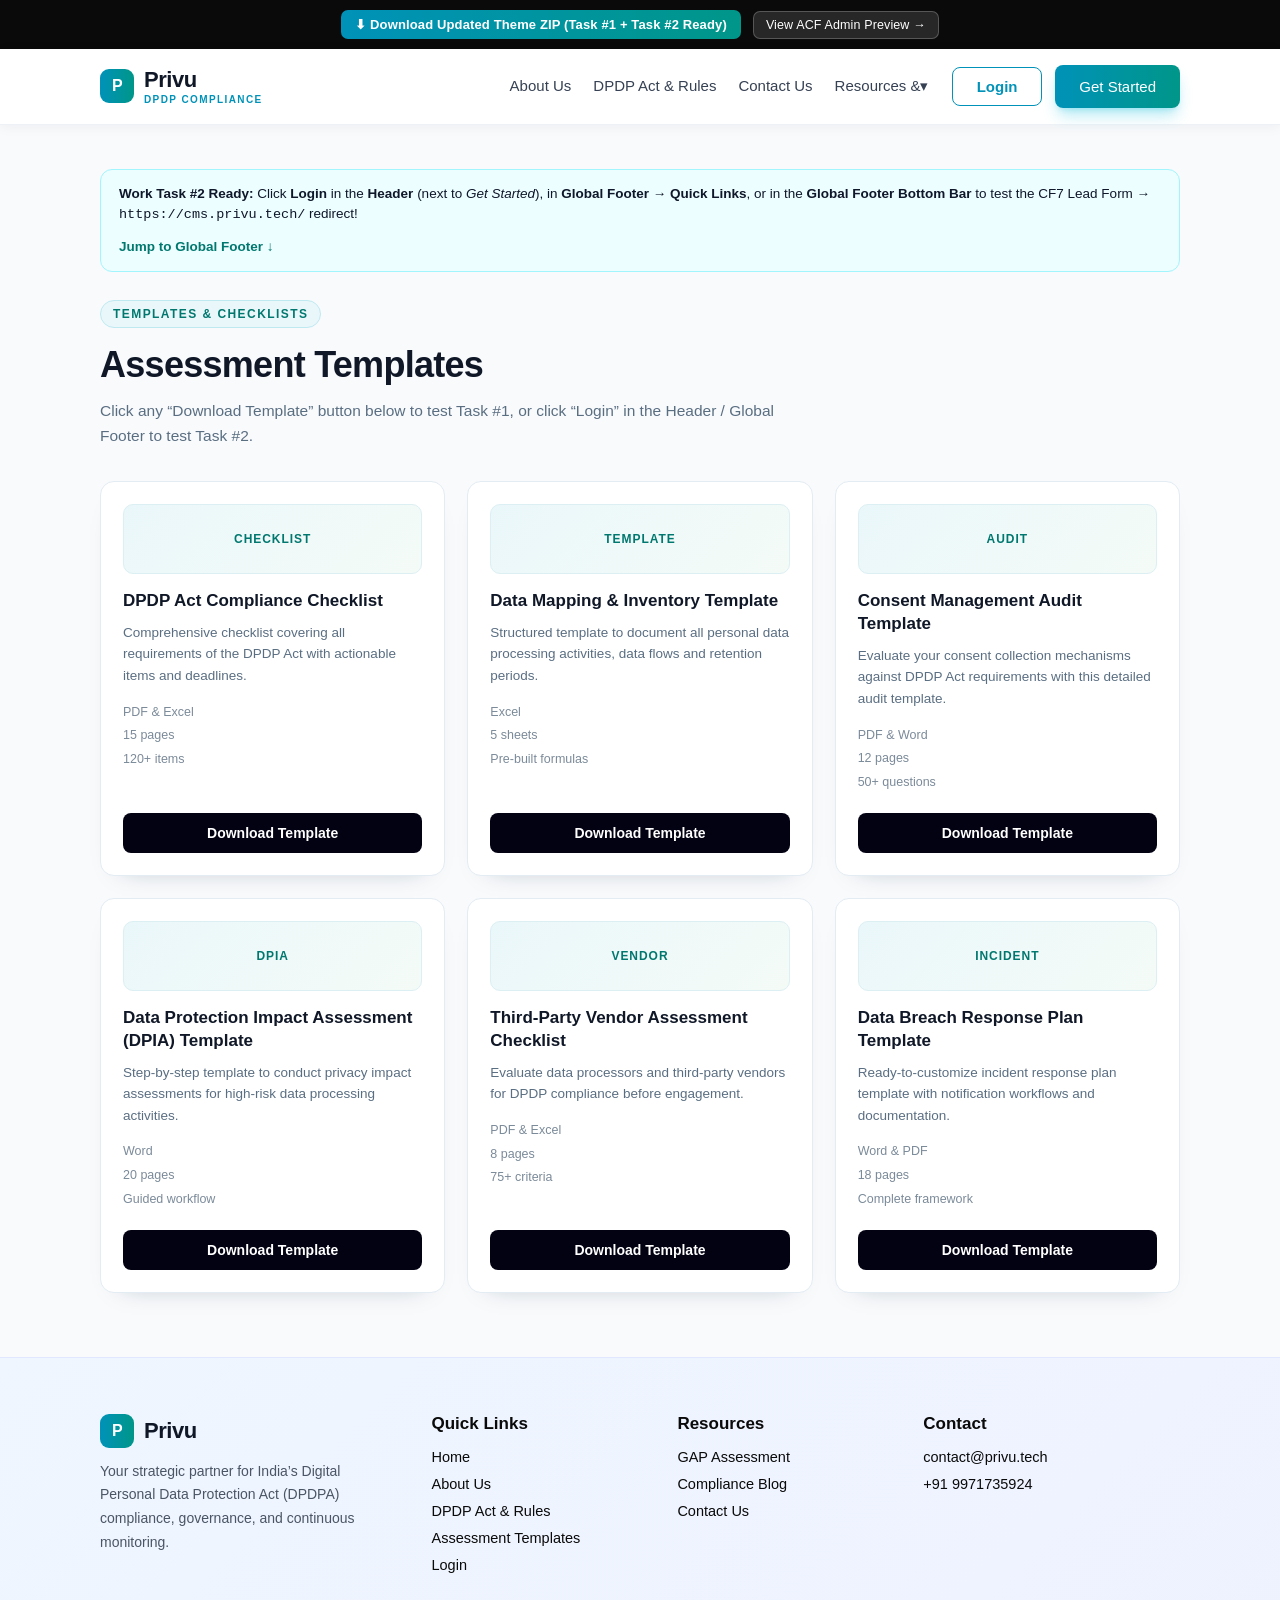
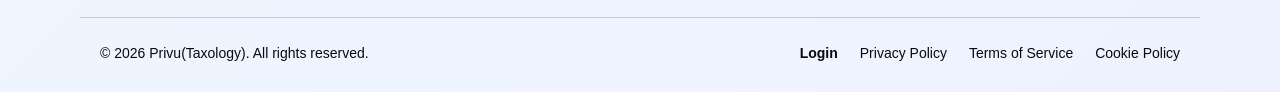
==== commit 9d8e73b1: "Add Header & Global Footer Login CTA with CF7 lead gate redirecting to cms.privu.tech Co-authored-by" ====
--- a/preview/index.html
+++ b/preview/index.html
@@ -3,7 +3,7 @@
 <head>
 <meta charset="utf-8">
 <meta name="viewport" content="width=device-width, initial-scale=1">
-<title>Privu – Assessment Templates (self-contained preview)</title>
+<title>Privu – Header &amp; Footer Login CTA + Template Downloads Preview</title>
 <style>
 /**
  * Privu – Assessment template download modal.
@@ -813,44 +813,250 @@
 
 </style>
 <style>
-    /* Demo-only page chrome. This file is not loaded on the live website. */
-    body { margin: 0; background: #F6F9FC; font-family: Arial, Helvetica, sans-serif; color: #1A2B3C; }
+/**
+ * Privu – Header & Global Footer "Login" CTA + Product Login modal enhancements.
+ *
+ * Scoped strictly to `.contact-row`, `#mobile-navigation .privu-mobile-login-item`,
+ * `.site-footer .privu-footer-login-item`, and `#privu-login-modal` so no existing
+ * page layout or typography is altered.
+ */
+
+/* ---------- Header CTA pair: [Login] [Get Started] ---------- */
+
+body .site-header .contact-row {
+    display: inline-flex;
+    align-items: center;
+    gap: 0.85rem;
+    flex-shrink: 0;
+}
+
+body .site-header .contact-row a.privu-header-login-btn {
+    display: inline-flex;
+    align-items: center;
+    justify-content: center;
+    padding: calc(0.8rem - 1.6px) 1.45rem;
+    background: #FFFFFF;
+    color: #0092B8;
+    border: 1.6px solid #0092B8;
+    border-radius: 8px;
+    box-shadow: none;
+    font-family: 'Arial', Helvetica, sans-serif;
+    font-size: 1.25rem;
+    font-weight: 600;
+    line-height: 1;
+    text-decoration: none;
+    white-space: nowrap;
+    cursor: pointer;
+    transition: background 0.25s ease, color 0.25s ease, border-color 0.25s ease, box-shadow 0.25s ease;
+}
+
+body .site-header .contact-row a.privu-header-login-btn:visited {
+    color: #0092B8;
+}
+
+body .site-header .contact-row a.privu-header-login-btn:hover,
+body .site-header .contact-row a.privu-header-login-btn:focus-visible {
+    background: var(--gradiantblue);
+    color: #FFFFFF;
+    border-color: transparent;
+    box-shadow: 0px 10px 15px -3px rgba(0, 184, 219, 0.3), 0px 4px 6px -4px rgba(0, 184, 219, 0.3);
+    outline: none;
+}
+
+body .site-header .contact-row a.privu-header-cta-btn {
+    white-space: nowrap;
+}
+
+/* ---------- Mobile slide-out drawer + Footer Bottom Bar hover ---------- */
+
+.site-footer .bottom-bar a[data-privu-login-trigger] {
+    font-weight: 600;
+}
+
+.site-footer .bottom-bar a[data-privu-login-trigger]:hover,
+.site-footer .bottom-bar a[data-privu-login-trigger]:focus-visible {
+    color: #0092B8;
+}
+
+#mobile-navigation ul li.privu-mobile-login-item a {
+    font-weight: 700;
+    color: #0092B8;
+}
+
+#mobile-navigation ul li.privu-mobile-login-item a:hover {
+    color: #FFFFFF;
+}
+
+/* ---------- Responsive header spacing ---------- */
+
+@media (max-width: 992px) {
+    body .site-header .contact-row {
+        display: inline-flex;
+        align-items: center;
+        gap: 8px;
+        order: 1;
+        margin-right: 8px;
+    }
+
+    body .site-header .contact-row a.privu-header-login-btn {
+        padding: 7px 14px;
+        font-size: 13px;
+    }
+
+    body .site-header .contact-row a.privu-header-cta-btn {
+        padding: 8.5px 14px;
+        font-size: 13px;
+    }
+}
+
+@media (max-width: 590px) {
+    body .site-header .contact-row {
+        gap: 6px;
+        margin-right: 6px;
+    }
+
+    body .site-header .contact-row a.privu-header-login-btn {
+        padding: 6.5px 11px;
+        font-size: 12px;
+    }
+
+    body .site-header .contact-row a.privu-header-cta-btn {
+        padding: 8px 11px;
+        font-size: 12px;
+    }
+}
+
+/* ---------- Product Login modal redirect spinner ---------- */
+
+#privu-login-modal .plogin-redirect-spinner {
+    display: inline-block;
+    width: 24px;
+    height: 24px;
+    border: 2.6px solid rgba(0, 146, 184, 0.25);
+    border-top-color: #0092B8;
+    border-radius: 50%;
+    animation: ptdl-spin 0.75s linear infinite;
+}
+
+</style>
+<style>
+    :root {
+        --gradiantblue: linear-gradient(90deg, #0092B8 0%, #009689 100%);
+    }
+    * { box-sizing: border-box; }
+    body { margin: 0; background: #F8FAFC; font-family: Arial, Helvetica, sans-serif; color: #1A2B3C; }
+
+    /* Top download bar (preview only) */
     .demo-bar { background: #0A0A0A; color: #fff; font-size: 13px; padding: 10px 18px; display: flex; flex-wrap: wrap; align-items: center; justify-content: center; gap: 12px; letter-spacing: .01em; }
     .demo-zip-btn { display: inline-flex; align-items: center; gap: 6px; background: linear-gradient(90deg, #0092B8 0%, #009689 100%); color: #fff !important; text-decoration: none; font-weight: 700; font-size: 13px; padding: 7px 14px; border-radius: 7px; }
     .demo-zip-btn:hover { filter: brightness(1.08); }
     .demo-sec-btn { display: inline-flex; align-items: center; background: rgba(255,255,255,.12); color: #fff !important; text-decoration: none; font-size: 12.5px; padding: 6px 12px; border-radius: 7px; border: 1px solid rgba(255,255,255,.22); }
     .demo-sec-btn:hover { background: rgba(255,255,255,.2); }
-    .demo-wrap { max-width: 1000px; margin: 0 auto; padding: 42px 20px 70px; }
+
+    /* Exact Privu Header shell (matching style.css + header.php) */
+    #masthead.site-header { position: sticky; top: 0; z-index: 9999; background: #FFFFFF; border-bottom: 1px solid #EEF2F6; box-shadow: 0 2px 12px rgba(16, 24, 40, 0.05); }
+    .corp-container { margin: 0 auto; max-width: 1120px; padding: 0 20px; width: 100%; }
+    .site-header-inner { display: flex; align-items: center; justify-content: space-between; gap: 20px; padding: 16px 0; }
+    .site-brand-mark { display: inline-flex; align-items: center; gap: 10px; text-decoration: none; color: #101828; font-weight: 700; font-size: 22px; letter-spacing: -0.02em; }
+    .site-brand-badge { width: 34px; height: 34px; border-radius: 9px; background: var(--gradiantblue); color: #fff; display: inline-flex; align-items: center; justify-content: center; font-size: 16px; font-weight: 700; }
+    .site-brand-sub { display: block; font-size: 10px; font-weight: 700; color: #0092B8; letter-spacing: 0.14em; text-transform: uppercase; margin-top: 1px; }
+    .main-navigation { display: flex; gap: 24px; align-items: center; }
+    .main-navigation ul { list-style: none; margin: 0; padding: 0; display: flex; gap: 22px; align-items: center; }
+    .main-navigation ul li a { text-decoration: none; color: #364153; font-size: 15px; transition: color 0.2s ease; }
+    .main-navigation ul li a:hover { color: #0092B8; }
+    .contact-row a { color: #fff; display: inline-block; padding: 0.8rem 1.5rem; background: var(--gradiantblue); box-shadow: 0px 10px 15px -3px rgba(0, 184, 219, 0.3), 0px 4px 6px -4px rgba(0, 184, 219, 0.3); border-radius: 8px; text-align: center; vertical-align: middle; font-size: 15px; text-decoration: none; transition: 0.25s ease; }
+    .contact-row a:hover { background: #030213; }
+    body .site-header .contact-row a.privu-header-login-btn { font-size: 15px; }
+
+    /* Assessment Templates main content */
+    .demo-wrap { max-width: 1120px; margin: 0 auto; padding: 44px 20px 64px; }
+    .demo-task-banner { display: flex; flex-wrap: wrap; align-items: center; justify-content: space-between; gap: 12px; padding: 14px 18px; margin-bottom: 28px; border-radius: 12px; background: #ECFEFF; border: 1px solid #A2F4FD; color: #0F172A; font-size: 13.5px; line-height: 1.5; }
     .demo-eyebrow { display: inline-block; font-size: 12px; font-weight: 700; letter-spacing: .12em; text-transform: uppercase; color: #00786F; background: #EAF7FA; border: 1px solid #BFE9F1; border-radius: 100px; padding: 6px 12px; }
-    h1.demo-title { font-size: 38px; line-height: 1.15; margin: 16px 0 12px; color: #101828; letter-spacing: -0.02em; }
-    p.demo-sub { font-size: 16px; line-height: 1.65; color: #5A6E82; max-width: 640px; margin: 0 0 34px; }
+    h1.demo-title { font-size: 36px; line-height: 1.15; margin: 16px 0 12px; color: #101828; letter-spacing: -0.02em; }
+    p.demo-sub { font-size: 15.5px; line-height: 1.65; color: #5A6E82; max-width: 680px; margin: 0 0 32px; }
     .demo-grid { display: grid; grid-template-columns: repeat(3, 1fr); gap: 22px; }
     .demo-card { background: #fff; border: 1px solid #E3ECF3; border-radius: 14px; padding: 22px; box-shadow: 0 12px 26px -22px rgba(3, 25, 45, .35); display: flex; flex-direction: column; }
-    .demo-thumb { height: 74px; border-radius: 10px; background: linear-gradient(135deg, #EAF7FA 0%, #F4FBF7 100%); border: 1px solid #DCEFF3; display: flex; align-items: center; justify-content: center; color: #00786F; font-size: 12px; font-weight: 700; letter-spacing: .08em; text-transform: uppercase; margin-bottom: 16px; }
+    .demo-thumb { height: 70px; border-radius: 10px; background: linear-gradient(135deg, #EAF7FA 0%, #F4FBF7 100%); border: 1px solid #DCEFF3; display: flex; align-items: center; justify-content: center; color: #00786F; font-size: 12px; font-weight: 700; letter-spacing: .08em; text-transform: uppercase; margin-bottom: 16px; }
     .demo-card h3 { font-size: 17px; line-height: 1.35; margin: 0 0 9px; color: #101828; }
     .demo-card p { font-size: 13.5px; line-height: 1.6; color: #5A6E82; margin: 0 0 14px; }
     .demo-meta { list-style: none; margin: 0 0 18px; padding: 0; font-size: 12.5px; color: #7B8A99; line-height: 1.9; }
-    .demo-link { margin-top: auto; font-size: 14px; font-weight: 700; color: #0092B8; text-decoration: none; border-top: 1px solid #EDF3F7; padding-top: 14px; }
-    .demo-link:hover { color: #00786F; text-decoration: underline; text-underline-offset: 3px; }
-    @media (max-width: 820px) { .demo-grid { grid-template-columns: 1fr 1fr; } h1.demo-title { font-size: 30px; } }
-    @media (max-width: 560px) { .demo-grid { grid-template-columns: 1fr; } }
+    .demo-link { margin-top: auto; display: block; text-align: center; background: #030213; color: #FFFFFF !important; border-radius: 8px; padding: 12px 18px; font-size: 14px; font-weight: 600; text-decoration: none; transition: background 0.25s ease; }
+    .demo-link:hover { background: var(--gradiantblue); }
+
+    /* Exact Privu Global Footer shell (matching style.css + footer.php) */
+    .site-footer { background: linear-gradient(135deg, #EFF6FF 0%, #EEF2FF 100%); padding-top: 56px; color: #0A0A0A; border-top: 1px solid #E0E7FF; }
+    .site-footer .widgets { display: grid; grid-template-columns: 1.4fr 1fr 1fr 1.2fr; gap: 32px; padding-bottom: 34px; }
+    .site-footer .widget-title { font-size: 17px; font-weight: 700; color: #0A0A0A; margin: 0 0 14px; }
+    .site-footer .footer-about { font-size: 14px; line-height: 1.7; color: #4A5565; margin: 12px 0 0; }
+    .site-footer .widgets ul { list-style: none; margin: 0; padding: 0; }
+    .site-footer .widgets ul li { margin-bottom: 9px; }
+    .site-footer .widgets ul li a { text-decoration: none; font-size: 14.5px; color: #0A0A0A !important; transition: color 0.2s ease; }
+    .site-footer .widgets ul li a:hover { color: #0092B8 !important; }
+    .site-footer .bottom-bar .corp-container { border-top: 1px solid rgba(30, 41, 57, 0.22); padding: 26px 20px 30px; display: flex; flex-wrap: wrap; align-items: center; justify-content: space-between; gap: 16px; }
+    .site-footer .site-info { font-size: 14px; color: #0A0A0A; }
+    .site-footer .footer-links { list-style: none; margin: 0; padding: 0; display: flex; flex-wrap: wrap; gap: 22px; align-items: center; }
+    .site-footer .footer-links a { font-size: 14px; color: #0A0A0A; text-decoration: none; margin: 0; }
+    .site-footer .footer-links a:hover { color: #0092B8; }
+
+    @media (max-width: 860px) {
+        .main-navigation ul { display: none; }
+        .demo-grid { grid-template-columns: 1fr 1fr; }
+        .site-footer .widgets { grid-template-columns: 1fr 1fr; }
+    }
+    @media (max-width: 560px) {
+        .demo-grid { grid-template-columns: 1fr; }
+        .site-footer .widgets { grid-template-columns: 1fr; }
+    }
 </style>
 </head>
 <body>
 
-<div class="demo-bar site-header">
-    <a class="demo-zip-btn" href="/privu-child-theme-with-template-downloads.zip?v=tc1" download="privu-child-theme-with-template-downloads.zip">&#11015; Download Updated Theme ZIP (privu-child-theme-with-template-downloads.zip)</a>
+<div class="demo-bar" data-demo-toolbar>
+    <a class="demo-zip-btn" href="/privu-child-theme-with-template-downloads.zip?v=task2" download="privu-child-theme-with-template-downloads.zip">&#11015; Download Updated Theme ZIP (Task #1 + Task #2 Ready)</a>
     <a class="demo-sec-btn" href="/admin-template-downloads.html">View ACF Admin Preview &rarr;</a>
 </div>
 
-<div class="demo-wrap">
+<!-- LIVE HEADER PREVIEW (matches siteorigin-corp-child/header.php) -->
+<header id="masthead" class="site-header sticky">
+    <div class="corp-container">
+        <div class="site-header-inner">
+            <a class="site-brand-mark" href="#top">
+                <span class="site-brand-badge">P</span>
+                <span>Privu<span class="site-brand-sub">DPDP Compliance</span></span>
+            </a>
+
+            <nav id="site-navigation" class="main-navigation">
+                <ul id="primary-menu">
+                    <li><a href="#about">About Us</a></li>
+                    <li><a href="#act">DPDP Act &amp; Rules</a></li>
+                    <li><a href="#contact">Contact Us</a></li>
+                    <li><a href="#templates">Resources &▾</a></li>
+                </ul>
+
+                <div class="contact-row">
+                    <a href="https://www.privu.tech/product-login/" class="privu-header-login-btn" data-privu-login-trigger="Header">Login</a>
+                    <a href="#contact-us" class="privu-header-cta-btn" onclick="event.preventDefault();">Get Started</a>
+                </div>
+            </nav>
+        </div>
+    </div>
+</header>
+
+<div class="demo-wrap" id="templates">
+    <div class="demo-task-banner">
+        <div>
+            <strong>Work Task #2 Ready:</strong> Click <strong>Login</strong> in the <strong>Header</strong> (next to <em>Get Started</em>), in <strong>Global Footer &rarr; Quick Links</strong>, or in the <strong>Global Footer Bottom Bar</strong> to test the CF7 Lead Form &rarr; <code>https://cms.privu.tech/</code> redirect!
+        </div>
+        <a href="#colophon" style="color:#00786F;font-weight:700;text-decoration:none;white-space:nowrap;">Jump to Global Footer &darr;</a>
+    </div>
+
     <span class="demo-eyebrow">Templates &amp; checklists</span>
     <h1 class="demo-title">Assessment Templates</h1>
-    <p class="demo-sub">Click any “Download Template” link below to open the lead form. On the live site this is a Contact Form 7 form; this page simulates the CF7 submission so you can preview the design and the success screen.</p>
+    <p class="demo-sub">Click any “Download Template” button below to test Task #1, or click “Login” in the Header / Global Footer to test Task #2.</p>
 
     <div class="demo-grid">
         <article class="demo-card">
-            <div class="demo-thumb">Preview</div>
+            <div class="demo-thumb">Checklist</div>
             <h3>DPDP Act Compliance Checklist</h3>
             <p>Comprehensive checklist covering all requirements of the DPDP Act with actionable items and deadlines.</p>
             <ul class="demo-meta"><li>PDF &amp; Excel</li><li>15 pages</li><li>120+ items</li></ul>
@@ -858,7 +1064,7 @@
         </article>
 
         <article class="demo-card">
-            <div class="demo-thumb">Preview</div>
+            <div class="demo-thumb">Template</div>
             <h3>Data Mapping &amp; Inventory Template</h3>
             <p>Structured template to document all personal data processing activities, data flows and retention periods.</p>
             <ul class="demo-meta"><li>Excel</li><li>5 sheets</li><li>Pre-built formulas</li></ul>
@@ -866,7 +1072,7 @@
         </article>
 
         <article class="demo-card">
-            <div class="demo-thumb">Preview</div>
+            <div class="demo-thumb">Audit</div>
             <h3>Consent Management Audit Template</h3>
             <p>Evaluate your consent collection mechanisms against DPDP Act requirements with this detailed audit template.</p>
             <ul class="demo-meta"><li>PDF &amp; Word</li><li>12 pages</li><li>50+ questions</li></ul>
@@ -874,7 +1080,7 @@
         </article>
 
         <article class="demo-card">
-            <div class="demo-thumb">Preview</div>
+            <div class="demo-thumb">DPIA</div>
             <h3>Data Protection Impact Assessment (DPIA) Template</h3>
             <p>Step-by-step template to conduct privacy impact assessments for high-risk data processing activities.</p>
             <ul class="demo-meta"><li>Word</li><li>20 pages</li><li>Guided workflow</li></ul>
@@ -882,7 +1088,7 @@
         </article>
 
         <article class="demo-card">
-            <div class="demo-thumb">Preview</div>
+            <div class="demo-thumb">Vendor</div>
             <h3>Third-Party Vendor Assessment Checklist</h3>
             <p>Evaluate data processors and third-party vendors for DPDP compliance before engagement.</p>
             <ul class="demo-meta"><li>PDF &amp; Excel</li><li>8 pages</li><li>75+ criteria</li></ul>
@@ -890,7 +1096,7 @@
         </article>
 
         <article class="demo-card">
-            <div class="demo-thumb">Preview</div>
+            <div class="demo-thumb">Incident</div>
             <h3>Data Breach Response Plan Template</h3>
             <p>Ready-to-customize incident response plan template with notification workflows and documentation.</p>
             <ul class="demo-meta"><li>Word &amp; PDF</li><li>18 pages</li><li>Complete framework</li></ul>
@@ -899,7 +1105,66 @@
     </div>
 </div>
 
-<!-- Modal markup – identical to inc/privu-template-downloads.php -->
+<!-- LIVE GLOBAL FOOTER PREVIEW (matches siteorigin-corp-child/footer.php + privu-product-login.php) -->
+<footer id="colophon" class="site-footer">
+    <div class="corp-container">
+        <div class="widgets widgets-4">
+            <div class="widget">
+                <a class="site-brand-mark" href="#top">
+                    <span class="site-brand-badge">P</span>
+                    <span>Privu</span>
+                </a>
+                <p class="footer-about">Your strategic partner for India’s Digital Personal Data Protection Act (DPDPA) compliance, governance, and continuous monitoring.</p>
+            </div>
+
+            <div class="widget widget_nav_menu">
+                <h4 class="widget-title">Quick Links</h4>
+                <ul>
+                    <li><a href="#top">Home</a></li>
+                    <li><a href="#about">About Us</a></li>
+                    <li><a href="#act">DPDP Act &amp; Rules</a></li>
+                    <li><a href="#templates">Assessment Templates</a></li>
+                    <li class="menu-item privu-footer-login-item"><a href="https://www.privu.tech/product-login/" data-privu-login-trigger="Footer Quick Links">Login</a></li>
+                </ul>
+            </div>
+
+            <div class="widget widget_nav_menu">
+                <h4 class="widget-title">Resources</h4>
+                <ul>
+                    <li><a href="#gap">GAP Assessment</a></li>
+                    <li><a href="#blog">Compliance Blog</a></li>
+                    <li><a href="#contact">Contact Us</a></li>
+                </ul>
+            </div>
+
+            <div class="widget">
+                <h4 class="widget-title">Contact</h4>
+                <ul>
+                    <li><a href="mailto:contact@privu.tech">contact@privu.tech</a></li>
+                    <li><a href="tel:919971735924">+91 9971735924</a></li>
+                </ul>
+            </div>
+        </div>
+    </div>
+
+    <div class="bottom-bar">
+        <div class="corp-container">
+            <div class="site-info">
+                <span>&copy; 2026 Privu(Taxology). All rights reserved.</span>
+            </div>
+            <div class="footer-menu">
+                <ul class="footer-links">
+                    <li><a href="https://www.privu.tech/product-login/" data-privu-login-trigger="Footer Bottom Bar">Login</a></li>
+                    <li><a href="#privacy" onclick="event.preventDefault();">Privacy Policy</a></li>
+                    <li><a href="#terms" onclick="event.preventDefault();">Terms of Service</a></li>
+                    <li><a href="#cookies" onclick="event.preventDefault();">Cookie Policy</a></li>
+                </ul>
+            </div>
+        </div>
+    </div>
+</footer>
+
+<!-- MODAL 1: Template Download CF7 Modal (inc/privu-template-downloads.php) -->
 <div class="ptdl-overlay" id="privu-tdl-modal" hidden>
     <div class="ptdl-modal" role="dialog" aria-modal="true" aria-labelledby="ptdl-title" aria-describedby="ptdl-subtitle">
         <button type="button" class="ptdl-close" data-ptdl-close aria-label="Close dialog">
@@ -914,33 +1179,33 @@
             <p class="ptdl-template-pill"><span class="ptdl-template-pill__label">Template:</span> <span data-ptdl-template-name>DPDP Act Compliance Checklist</span></p>
         </div>
         <div class="ptdl-cf7-wrap">
-                <form class="wpcf7-form init" novalidate>
-                    <p class="ptdl-field ptdl-field--name">
-                        <label for="ptdl-cf7-name">Full name <span aria-hidden="true">*</span></label>
-                        <span class="wpcf7-form-control-wrap" data-name="your-name">
-                            <input type="text" name="your-name" id="ptdl-cf7-name" class="wpcf7-form-control wpcf7-text wpcf7-validates-as-required" placeholder="e.g. Priya Nair" maxlength="80" aria-required="true">
-                        </span>
-                    </p>
-                    <p class="ptdl-field ptdl-field--email">
-                        <label for="ptdl-cf7-email">Work email <span aria-hidden="true">*</span></label>
-                        <span class="wpcf7-form-control-wrap" data-name="your-email">
-                            <input type="email" name="your-email" id="ptdl-cf7-email" class="wpcf7-form-control wpcf7-email wpcf7-validates-as-required" placeholder="you@company.com" maxlength="120" aria-required="true">
-                        </span>
-                    </p>
-                    <p class="ptdl-field ptdl-field--phone">
-                        <label for="ptdl-cf7-phone">Phone number <span aria-hidden="true">*</span></label>
-                        <span class="wpcf7-form-control-wrap" data-name="your-phone">
-                            <input type="tel" name="your-phone" id="ptdl-cf7-phone" class="wpcf7-form-control wpcf7-tel wpcf7-validates-as-required" placeholder="9876543210" minlength="10" maxlength="10" inputmode="numeric" pattern="[6-9][0-9]{9}" aria-required="true">
-                        </span>
-                        <span class="ptdl-hint">10 digits, starting with 6, 7, 8 or 9.</span>
-                    </p>
-                    <input type="hidden" name="privu-template" value="dpdp-checklist">
-                    <input type="hidden" name="privu-page-url" value="">
-                    <input type="submit" class="wpcf7-form-control has-spinner wpcf7-submit ptdl-submit" value="Send me the template">
-                    <div class="wpcf7-response-output" aria-hidden="true"></div>
-                </form>
-            </div>
-            <p class="ptdl-privacy">By submitting, you agree to receive this template and related compliance resources from Privu.</p>
+            <form class="wpcf7-form init" novalidate>
+                <p class="ptdl-field ptdl-field--name">
+                    <label for="ptdl-cf7-name">Full name <span aria-hidden="true">*</span></label>
+                    <span class="wpcf7-form-control-wrap" data-name="your-name">
+                        <input type="text" name="your-name" id="ptdl-cf7-name" class="wpcf7-form-control wpcf7-text wpcf7-validates-as-required" placeholder="e.g. Priya Nair" maxlength="80" aria-required="true">
+                    </span>
+                </p>
+                <p class="ptdl-field ptdl-field--email">
+                    <label for="ptdl-cf7-email">Work email <span aria-hidden="true">*</span></label>
+                    <span class="wpcf7-form-control-wrap" data-name="your-email">
+                        <input type="email" name="your-email" id="ptdl-cf7-email" class="wpcf7-form-control wpcf7-email wpcf7-validates-as-required" placeholder="you@company.com" maxlength="120" aria-required="true">
+                    </span>
+                </p>
+                <p class="ptdl-field ptdl-field--phone">
+                    <label for="ptdl-cf7-phone">Phone number <span aria-hidden="true">*</span></label>
+                    <span class="wpcf7-form-control-wrap" data-name="your-phone">
+                        <input type="tel" name="your-phone" id="ptdl-cf7-phone" class="wpcf7-form-control wpcf7-tel wpcf7-validates-as-required" placeholder="9876543210" minlength="10" maxlength="10" inputmode="numeric" pattern="[6-9][0-9]{9}" aria-required="true">
+                    </span>
+                    <span class="ptdl-hint">10 digits, starting with 6, 7, 8 or 9.</span>
+                </p>
+                <input type="hidden" name="privu-template" value="dpdp-act-compliance-checklist">
+                <input type="hidden" name="privu-page-url" value="">
+                <input type="submit" class="wpcf7-form-control has-spinner wpcf7-submit ptdl-submit" value="Send me the template">
+                <div class="wpcf7-response-output" aria-hidden="true"></div>
+            </form>
+        </div>
+        <p class="ptdl-privacy">By submitting, you agree to receive this template and related compliance resources from Privu.</p>
         <div class="ptdl-success" hidden>
             <div class="ptdl-check" aria-hidden="true">
                 <svg viewBox="0 0 24 24" width="28" height="28" focusable="false">
@@ -962,13 +1227,77 @@
     </div>
 </div>
 
+<!-- MODAL 2: Product Login CF7 Modal (inc/privu-product-login.php) -->
+<div class="ptdl-overlay" id="privu-login-modal" hidden data-privu-login-mode="cf7">
+    <div class="ptdl-modal" role="dialog" aria-modal="true" aria-labelledby="plogin-title" aria-describedby="plogin-subtitle">
+        <button type="button" class="ptdl-close" data-plogin-close aria-label="Close login dialog">
+            <svg viewBox="0 0 24 24" width="20" height="20" aria-hidden="true" focusable="false">
+                <path d="M6 6l12 12M18 6L6 18" fill="none" stroke="currentColor" stroke-width="2" stroke-linecap="round"/>
+            </svg>
+        </button>
+
+        <div class="ptdl-modal__head">
+            <span class="ptdl-badge">Product Login</span>
+            <h2 class="ptdl-title" id="plogin-title">Log in to Privu Platform</h2>
+            <p class="ptdl-subtitle" id="plogin-subtitle">Enter your work details below to proceed directly to the Privu compliance portal.</p>
+        </div>
+
+        <div class="ptdl-cf7-wrap" data-plogin-form-wrap>
+            <form class="wpcf7-form init" novalidate>
+                <p class="ptdl-field ptdl-field--name">
+                    <label for="plogin-cf7-name">Full name <span aria-hidden="true">*</span></label>
+                    <span class="wpcf7-form-control-wrap" data-name="your-name">
+                        <input type="text" name="your-name" id="plogin-cf7-name" class="wpcf7-form-control wpcf7-text wpcf7-validates-as-required" placeholder="e.g. Priya Nair" maxlength="80" aria-required="true">
+                    </span>
+                </p>
+                <p class="ptdl-field ptdl-field--email">
+                    <label for="plogin-cf7-email">Work email <span aria-hidden="true">*</span></label>
+                    <span class="wpcf7-form-control-wrap" data-name="your-email">
+                        <input type="email" name="your-email" id="plogin-cf7-email" class="wpcf7-form-control wpcf7-email wpcf7-validates-as-required" placeholder="you@company.com" maxlength="120" aria-required="true">
+                    </span>
+                </p>
+                <p class="ptdl-field ptdl-field--phone">
+                    <label for="plogin-cf7-phone">Phone number <span aria-hidden="true">*</span></label>
+                    <span class="wpcf7-form-control-wrap" data-name="your-phone">
+                        <input type="tel" name="your-phone" id="plogin-cf7-phone" class="wpcf7-form-control wpcf7-tel wpcf7-validates-as-required" placeholder="9876543210" minlength="10" maxlength="10" inputmode="numeric" pattern="[6-9][0-9]{9}" aria-required="true">
+                    </span>
+                    <span class="ptdl-hint">10 digits, starting with 6, 7, 8 or 9.</span>
+                </p>
+                <input type="hidden" name="privu-source" value="Header">
+                <input type="hidden" name="privu-page-url" value="">
+                <input type="submit" class="wpcf7-form-control has-spinner wpcf7-submit ptdl-submit" value="Continue to Login">
+                <div class="wpcf7-response-output" aria-hidden="true"></div>
+            </form>
+        </div>
+        <p class="ptdl-privacy" data-plogin-privacy>You will be redirected to <strong>cms.privu.tech</strong> right after verification.</p>
+
+        <div class="ptdl-success plogin-redirect-state" data-plogin-redirect hidden>
+            <div class="ptdl-check" aria-hidden="true">
+                <span class="plogin-redirect-spinner"></span>
+            </div>
+            <h3 class="ptdl-success__title">Redirecting to Privu Platform…</h3>
+            <p class="ptdl-success__text">Lead email queued for <strong>eric@privu.tech, contact@privu.tech</strong> &mdash; redirecting to <strong>https://cms.privu.tech/</strong>.</p>
+            <a class="ptdl-download" href="https://cms.privu.tech/" target="_blank" rel="noopener" data-plogin-continue>
+                <span>Open cms.privu.tech &rarr;</span>
+            </a>
+        </div>
+
+        <p class="ptdl-foot">Privu &middot; Compliance Platform Portal</p>
+    </div>
+</div>
+
 <script>
-    // Demo configuration – in WordPress this comes from wp_localize_script().
+    var SHARED_BLOCKED_DOMAINS = [
+        'gmail.com', 'googlemail.com', 'yahoo.com', 'yahoo.co.in', 'yahoo.in', 'ymail.com',
+        'hotmail.com', 'outlook.com', 'live.com', 'icloud.com', 'me.com', 'aol.com',
+        'protonmail.com', 'proton.me', 'rediffmail.com', 'zoho.com', 'mailinator.com', 'yopmail.com'
+    ];
+
     window.PrivuTemplateDownloads = {
         ajaxUrl: 'mock://ajax',
         baseUrl: 'https://www.privu.tech/assessment-templates/',
         mode: 'cf7',
-        formId: 123,
+        formId: 1327,
         defaultTpl: 'dpdp-act-compliance-checklist',
         downloads: {
             'dpdp-act-compliance-checklist': '#demo-dpdp-act-compliance-checklist',
@@ -978,11 +1307,7 @@
             'third-party-vendor-assessment-checklist': '#demo-third-party-vendor-assessment-checklist',
             'data-breach-response-plan-template': '#demo-data-breach-response-plan-template'
         },
-        blocked: [
-            'gmail.com', 'googlemail.com', 'yahoo.com', 'yahoo.co.in', 'yahoo.in', 'ymail.com',
-            'hotmail.com', 'outlook.com', 'live.com', 'icloud.com', 'me.com', 'aol.com',
-            'protonmail.com', 'proton.me', 'rediffmail.com', 'zoho.com', 'mailinator.com', 'yopmail.com'
-        ],
+        blocked: SHARED_BLOCKED_DOMAINS,
         templates: [
             { slug: 'dpdp-act-compliance-checklist', title: 'DPDP Act Compliance Checklist', keywords: [] },
             { slug: 'data-mapping-inventory-template', title: 'Data Mapping & Inventory Template', keywords: [] },
@@ -1005,47 +1330,22 @@
         }
     };
 
-    // Demo-only fake AJAX so the modal can be tested without WordPress.
-    window.fetch = function (url, options) {
-        var body = new URLSearchParams(options && options.body ? options.body : '');
-        var action = body.get('action');
-
-        return new Promise(function (resolve) {
-            window.setTimeout(function () {
-                if (action === 'privu_tdl_nonce') {
-                    resolve({ json: function () { return Promise.resolve({ success: true, data: { nonce: 'demo-nonce' } }); } });
-                    return;
-                }
-
-                var email = body.get('email') || '';
-                var domain = email.split('@')[1] || '';
-                var personal = window.PrivuTemplateDownloads.blocked.some(function (blocked) {
-                    return domain === blocked || domain.slice(-(blocked.length + 1)) === '.' + blocked;
-                });
-
-                if (personal) {
-                    resolve({ json: function () {
-                        return Promise.resolve({ success: false, data: {
-                            message: 'Please check the highlighted fields.',
-                            fields: { email: 'Please use your work email. Gmail, Yahoo, Outlook and other personal addresses are not accepted.' }
-                        } });
-                    } });
-                    return;
-                }
-
-                var matchedTpl = window.PrivuTemplateDownloads.templates.find(function (t) { return t.slug === body.get('template'); });
-                resolve({ json: function () {
-                    return Promise.resolve({ success: true, data: {
-                        message: 'Thanks! Your template is ready.',
-                        template: matchedTpl ? matchedTpl.title : 'DPDP Act Compliance Checklist',
-                        email: email,
-                        download_url: '#demo-download',
-                        admin_mail: true,
-                        user_mail: true
-                    } });
-                } });
-            }, 650);
-        });
+    window.PrivuProductLogin = {
+        ajaxUrl: 'mock://ajax',
+        loginUrl: 'https://www.privu.tech/product-login/',
+        redirectUrl: 'https://cms.privu.tech/',
+        previewOnly: true,
+        mode: 'cf7',
+        formId: 1335,
+        blocked: SHARED_BLOCKED_DOMAINS,
+        i18n: {
+            submit: 'Continue to Login',
+            submitting: 'Verifying…',
+            nameError: 'Please enter your full name.',
+            emailError: 'Please enter a valid work email address.',
+            personal: 'Please use your work email. Gmail, Yahoo, Outlook and other personal addresses are not accepted.',
+            phoneError: 'Enter a valid 10-digit mobile number starting with 6, 7, 8 or 9.'
+        }
     };
 </script>
 <script>
@@ -2114,102 +2414,936 @@
 })();
 
 </script>
-
 <script>
-    // Demo-only CF7 simulation: in WordPress the real Contact Form 7 handles this.
-    (function () {
-        var form = document.querySelector('.wpcf7-form');
-
-        if (!form) {
+/**
+ * Privu – Product Login Lead Form modal controller.
+ *
+ * Intercepts Header & Global Footer "Login" CTAs, enforces the exact same
+ * Name + Work Email + [6-9] 10-digit Indian mobile checks as Template Downloads,
+ * submits via Contact Form 7 (with native AJAX fallback), and redirects to
+ * https://cms.privu.tech/.
+ */
+
+(function () {
+    'use strict';
+
+    var cfg = window.PrivuProductLogin;
+
+    if (!cfg) {
+        return;
+    }
+
+    var modal = document.getElementById('privu-login-modal');
+
+    if (!modal) {
+        return;
+    }
+
+    var i18n = cfg.i18n || {};
+    var redirectUrl = String(cfg.redirectUrl || 'https://cms.privu.tech/');
+    var loginHref = String(cfg.loginUrl || '/product-login/');
+    var isCf7 = cfg.mode === 'cf7' && modal.getAttribute('data-privu-login-mode') !== 'native';
+    var blockedDomains = (Array.isArray(cfg.blocked) ? cfg.blocked : []).map(function (domain) {
+        return String(domain).toLowerCase();
+    });
+
+    var els = {
+        dialog: modal.querySelector('.ptdl-modal'),
+        close: modal.querySelector('[data-plogin-close]'),
+        cf7Wrap: modal.querySelector('[data-plogin-form-wrap]'),
+        cf7Form: modal.querySelector('.wpcf7-form'),
+        nativeForm: modal.querySelector('[data-plogin-native-form]'),
+        name: modal.querySelector('#plogin-name'),
+        email: modal.querySelector('#plogin-email'),
+        phone: modal.querySelector('#plogin-phone'),
+        honeypot: modal.querySelector('#plogin-website'),
+        submit: modal.querySelector('[data-plogin-submit]'),
+        submitLabel: modal.querySelector('.ptdl-submit__label'),
+        formError: modal.querySelector('[data-plogin-form-error]'),
+        privacy: modal.querySelector('[data-plogin-privacy]'),
+        redirectBox: modal.querySelector('[data-plogin-redirect]'),
+        continueLink: modal.querySelector('[data-plogin-continue]')
+    };
+
+    var activeForm = isCf7 ? els.cf7Form : els.nativeForm;
+
+    if (!activeForm) {
+        return;
+    }
+
+    var state = {
+        source: 'Header',
+        nonce: '',
+        nonceRequest: null,
+        lastFocus: null,
+        submitting: false,
+        redirecting: false,
+        retried: false
+    };
+
+    /* ------------------------------------------------------------------
+     * Shared validation + phone input restriction helpers
+     * ---------------------------------------------------------------- */
+
+    function isValidName(name) {
+        return name.length >= 2 && name.length <= 80 && /[a-z\u00C0-\u024F\u0900-\u097F]/i.test(name) && !/[<>]|https?:/i.test(name);
+    }
+
+    function isValidEmail(email) {
+        return /^[^\s@]+@[^\s@]+\.[a-z]{2,}$/i.test(email);
+    }
+
+    function isBlockedEmail(email) {
+        var at = email.lastIndexOf('@');
+
+        if (at === -1) {
+            return false;
+        }
+
+        var domain = email.slice(at + 1).toLowerCase();
+
+        for (var i = 0; i < blockedDomains.length; i++) {
+            var blocked = blockedDomains[i];
+
+            if (domain === blocked || domain.slice(-(blocked.length + 1)) === '.' + blocked) {
+                return true;
+            }
+        }
+
+        return false;
+    }
+
+    function normalizePhone(value) {
+        var digits = String(value || '').trim();
+
+        return /^[6-9][0-9]{9}$/.test(digits) ? digits : '';
+    }
+
+    function cleanPhoneDigits(raw, allowCountryPrefix) {
+        var digits = String(raw || '').replace(/\D+/g, '');
+
+        if (allowCountryPrefix) {
+            if (digits.length === 14 && digits.slice(0, 4) === '0091' && /^[6-9]/.test(digits.slice(4))) {
+                digits = digits.slice(4);
+            } else if (digits.length === 12 && digits.slice(0, 2) === '91' && /^[6-9]/.test(digits.slice(2))) {
+                digits = digits.slice(2);
+            } else if (digits.length === 11 && digits.charAt(0) === '0' && /^[6-9]/.test(digits.slice(1))) {
+                digits = digits.slice(1);
+            }
+        }
+
+        if (digits && !/^[6-9]/.test(digits)) {
+            return '';
+        }
+
+        return digits.slice(0, 10);
+    }
+
+    function bindPhoneRestriction(phoneInput) {
+        if (!phoneInput) {
             return;
         }
 
-        function clearErrors() {
-            form.querySelectorAll('.wpcf7-not-valid-tip').forEach(function (node) {
+        var lastValue = '';
+
+        phoneInput.setAttribute('maxlength', '10');
+        phoneInput.setAttribute('minlength', '10');
+        phoneInput.setAttribute('inputmode', 'numeric');
+        phoneInput.setAttribute('pattern', '[6-9][0-9]{9}');
+        phoneInput.setAttribute('placeholder', '9876543210');
+
+        if (phoneInput.form) {
+            phoneInput.form.addEventListener('reset', function () {
+                lastValue = '';
+            });
+        }
+
+        phoneInput.addEventListener('keydown', function (event) {
+            if (event.ctrlKey || event.metaKey || event.altKey) {
+                return;
+            }
+
+            var key = event.key;
+
+            if (!key || key.length > 1) {
+                return;
+            }
+
+            if (!/^[0-9]$/.test(key)) {
+                event.preventDefault();
+                return;
+            }
+
+            var start = typeof phoneInput.selectionStart === 'number' ? phoneInput.selectionStart : phoneInput.value.length;
+            var end = typeof phoneInput.selectionEnd === 'number' ? phoneInput.selectionEnd : start;
+
+            if (start === 0 && !/^[6-9]$/.test(key)) {
+                event.preventDefault();
+                return;
+            }
+
+            if (phoneInput.value.length >= 10 && start === end) {
+                event.preventDefault();
+            }
+        });
+
+        phoneInput.addEventListener('paste', function (event) {
+            var clipboard = event.clipboardData || window.clipboardData;
+
+            if (!clipboard || typeof clipboard.getData !== 'function') {
+                return;
+            }
+
+            event.preventDefault();
+
+            var pasted = clipboard.getData('text') || '';
+            var cleaned = cleanPhoneDigits(pasted, true);
+            lastValue = cleaned;
+
+            if (phoneInput.value !== cleaned) {
+                phoneInput.value = cleaned;
+                phoneInput.dispatchEvent(new Event('input', { bubbles: true }));
+            }
+        });
+
+        phoneInput.addEventListener('input', function () {
+            var raw = String(phoneInput.value || '');
+            var digits = raw.replace(/\D+/g, '');
+
+            if (digits === '') {
+                lastValue = '';
+
+                if (phoneInput.value !== '') {
+                    phoneInput.value = '';
+                }
+
+                return;
+            }
+
+            if (!/^[6-9]/.test(digits)) {
+                if (digits.length > lastValue.length && lastValue) {
+                    phoneInput.value = lastValue;
+                    return;
+                }
+
+                digits = digits.replace(/^[0-5]+/, '');
+            }
+
+            digits = digits.slice(0, 10);
+            lastValue = digits;
+
+            if (phoneInput.value !== digits) {
+                phoneInput.value = digits;
+            }
+        });
+    }
+
+    bindPhoneRestriction(els.cf7Form ? els.cf7Form.querySelector('[name="your-phone"]') : null);
+    bindPhoneRestriction(els.phone);
+
+    /* ------------------------------------------------------------------
+     * Ensure Global Footer Quick Links + Mobile Menu also expose Login CTA
+     * ---------------------------------------------------------------- */
+
+    function ensureMenuLoginLinks() {
+        var footerWidgets = document.querySelector('.site-footer .widgets');
+
+        if (footerWidgets && !footerWidgets.querySelector('[data-privu-login-trigger]')) {
+            var firstList = footerWidgets.querySelector('ul');
+
+            if (firstList) {
+                var li = document.createElement('li');
+                li.className = 'menu-item privu-footer-login-item';
+                var a = document.createElement('a');
+                a.href = loginHref;
+                a.setAttribute('data-privu-login-trigger', 'Footer Quick Links');
+                a.textContent = 'Login';
+                li.appendChild(a);
+                firstList.appendChild(li);
+            }
+        }
+
+        var mobileNav = document.querySelector('#mobile-navigation ul');
+
+        if (mobileNav && !mobileNav.querySelector('[data-privu-login-trigger]')) {
+            var mLi = document.createElement('li');
+            mLi.className = 'menu-item privu-mobile-login-item';
+            var mA = document.createElement('a');
+            mA.href = loginHref;
+            mA.setAttribute('data-privu-login-trigger', 'Mobile Menu');
+            mA.textContent = 'Login';
+            mLi.appendChild(mA);
+            mobileNav.appendChild(mLi);
+        }
+    }
+
+    function isLoginTrigger(node) {
+        if (!node || node.nodeType !== 1) {
+            return false;
+        }
+
+        if (node.closest('#privu-login-modal')) {
+            return false;
+        }
+
+        if (node.hasAttribute('data-privu-login-trigger')) {
+            return true;
+        }
+
+        var href = String(node.getAttribute('href') || '').trim();
+
+        if (!href) {
+            return false;
+        }
+
+        if (/^(#login|#privu-login)$/i.test(href)) {
+            return true;
+        }
+
+        if (/\/product-login\/?(\?|#|$)/i.test(href)) {
+            return true;
+        }
+
+        if (/^https?:\/\/(www\.)?cms\.privu\.tech(\/|$)/i.test(href)) {
+            return true;
+        }
+
+        return false;
+    }
+
+    function closeMobileDrawerIfOpen() {
+        var drawer = document.getElementById('mobile-navigation');
+        var btn = document.getElementById('mobile-menu-button');
+
+        if (drawer && drawer.classList.contains('open')) {
+            drawer.classList.remove('open');
+
+            if (btn) {
+                btn.classList.remove('remove');
+            }
+
+            document.body.classList.remove('remove');
+        }
+    }
+
+    /* ------------------------------------------------------------------
+     * Modal state & redirect flow
+     * ---------------------------------------------------------------- */
+
+    function setCf7HiddenFields() {
+        if (!isCf7 || !els.cf7Form) {
+            return;
+        }
+
+        var sourceField = els.cf7Form.querySelector('[name="privu-source"]');
+
+        if (sourceField) {
+            sourceField.value = state.source || 'Website';
+        }
+
+        var pageField = els.cf7Form.querySelector('[name="privu-page-url"]');
+
+        if (pageField) {
+            pageField.value = window.location.href;
+        }
+    }
+
+    function resetCf7Form() {
+        if (!els.cf7Form) {
+            return;
+        }
+
+        els.cf7Form.reset();
+        els.cf7Form.classList.remove('sent', 'invalid', 'failed', 'spam', 'submitting');
+
+        els.cf7Form.querySelectorAll('.wpcf7-not-valid-tip').forEach(function (node) {
+            if (node.parentNode) {
                 node.parentNode.removeChild(node);
-            });
-            form.querySelectorAll('.wpcf7-not-valid').forEach(function (node) {
-                node.classList.remove('wpcf7-not-valid');
-            });
-            var output = form.querySelector('.wpcf7-response-output');
+            }
+        });
+
+        els.cf7Form.querySelectorAll('.wpcf7-not-valid').forEach(function (node) {
+            node.classList.remove('wpcf7-not-valid');
+        });
+
+        var output = els.cf7Form.querySelector('.wpcf7-response-output');
+
+        if (output) {
             output.textContent = '';
             output.className = 'wpcf7-response-output';
             output.setAttribute('aria-hidden', 'true');
         }
 
-        function setError(name, message) {
-            var wrap = form.querySelector('[data-name="' + name + '"]');
-
-            if (!wrap) {
+        var submit = els.cf7Form.querySelector('.wpcf7-submit');
+
+        if (submit) {
+            submit.disabled = false;
+            submit.removeAttribute('aria-disabled');
+        }
+    }
+
+    function clearNativeErrors() {
+        if (!els.nativeForm) {
+            return;
+        }
+
+        els.nativeForm.querySelectorAll('[data-ptdl-error]').forEach(function (node) {
+            node.textContent = '';
+        });
+
+        els.nativeForm.querySelectorAll('.ptdl-field.has-error').forEach(function (node) {
+            node.classList.remove('has-error');
+        });
+
+        if (els.formError) {
+            els.formError.textContent = '';
+        }
+    }
+
+    function setNativeLoading(loading) {
+        if (!els.submit) {
+            return;
+        }
+
+        els.submit.disabled = !!loading;
+        els.submit.classList.toggle('is-loading', !!loading);
+
+        if (els.submitLabel) {
+            els.submitLabel.textContent = loading
+                ? (i18n.submitting || 'Verifying…')
+                : (i18n.submit || 'Continue to Login');
+        }
+    }
+
+    function resetModal() {
+        state.submitting = false;
+        state.redirecting = false;
+        state.retried = false;
+
+        if (isCf7) {
+            resetCf7Form();
+
+            if (els.cf7Wrap) {
+                els.cf7Wrap.hidden = false;
+            }
+        } else if (els.nativeForm) {
+            els.nativeForm.reset();
+            clearNativeErrors();
+            setNativeLoading(false);
+            els.nativeForm.hidden = false;
+        }
+
+        if (els.privacy) {
+            els.privacy.hidden = false;
+        }
+
+        if (els.redirectBox) {
+            els.redirectBox.hidden = true;
+        }
+    }
+
+    function openModal(source) {
+        closeMobileDrawerIfOpen();
+        resetModal();
+
+        state.source = source || 'Header';
+        state.lastFocus = document.activeElement;
+        setCf7HiddenFields();
+
+        modal.hidden = false;
+        document.body.classList.add('ptdl-lock');
+
+        void modal.offsetWidth;
+        modal.classList.add('is-open');
+        els.dialog.scrollTop = 0;
+
+        window.setTimeout(function () {
+            var firstInput = isCf7 && els.cf7Form
+                ? els.cf7Form.querySelector('[name="your-name"]')
+                : els.name;
+
+            if (firstInput) {
+                firstInput.focus();
+            }
+        }, 120);
+
+        if (!isCf7) {
+            ensureNonce();
+        }
+    }
+
+    function closeModal() {
+        if (modal.hidden) {
+            return;
+        }
+
+        modal.classList.remove('is-open');
+        document.body.classList.remove('ptdl-lock');
+
+        window.setTimeout(function () {
+            if (!modal.classList.contains('is-open')) {
+                modal.hidden = true;
+            }
+        }, 220);
+
+        if (state.lastFocus && typeof state.lastFocus.focus === 'function') {
+            state.lastFocus.focus();
+        }
+    }
+
+    function completeAndRedirect(targetUrl) {
+        if (state.redirecting) {
+            return;
+        }
+
+        state.redirecting = true;
+        state.submitting = false;
+        setNativeLoading(false);
+
+        var finalUrl = String(targetUrl || redirectUrl || 'https://cms.privu.tech/');
+
+        if (els.continueLink) {
+            els.continueLink.setAttribute('href', finalUrl);
+        }
+
+        if (els.cf7Wrap) {
+            els.cf7Wrap.hidden = true;
+        }
+
+        if (els.nativeForm) {
+            els.nativeForm.hidden = true;
+        }
+
+        if (els.privacy) {
+            els.privacy.hidden = true;
+        }
+
+        if (els.redirectBox) {
+            els.redirectBox.hidden = false;
+        }
+
+        if (cfg.previewOnly && window.self !== window.top) {
+            return;
+        }
+
+        window.setTimeout(function () {
+            window.location.assign(finalUrl);
+        }, 350);
+    }
+
+    /* ------------------------------------------------------------------
+     * Native AJAX fallback (when CF7 is inactive)
+     * ---------------------------------------------------------------- */
+
+    function ajax(action, payload) {
+        var body = new URLSearchParams();
+        body.append('action', action);
+
+        Object.keys(payload || {}).forEach(function (key) {
+            body.append(key, payload[key] == null ? '' : payload[key]);
+        });
+
+        return fetch(cfg.ajaxUrl, {
+            method: 'POST',
+            credentials: 'same-origin',
+            headers: {
+                'Content-Type': 'application/x-www-form-urlencoded; charset=UTF-8'
+            },
+            body: body.toString()
+        }).then(function (response) {
+            return response.json();
+        });
+    }
+
+    function ensureNonce(force) {
+        if (state.nonce && !force) {
+            return Promise.resolve(state.nonce);
+        }
+
+        if (state.nonceRequest && !force) {
+            return state.nonceRequest;
+        }
+
+        state.nonceRequest = ajax('privu_login_nonce', {})
+            .then(function (response) {
+                if (response && response.success && response.data && response.data.nonce) {
+                    state.nonce = response.data.nonce;
+                }
+
+                state.nonceRequest = null;
+
+                return state.nonce;
+            })
+            .catch(function () {
+                state.nonceRequest = null;
+
+                return state.nonce;
+            });
+
+        return state.nonceRequest;
+    }
+
+    function setNativeFieldError(field, message) {
+        if (!els.nativeForm) {
+            return;
+        }
+
+        var node = els.nativeForm.querySelector('[data-ptdl-error="' + field + '"]');
+
+        if (node) {
+            node.textContent = message || '';
+            var wrap = node.closest('.ptdl-field');
+
+            if (wrap) {
+                wrap.classList.add('has-error');
+            }
+        }
+    }
+
+    function handleNativeSubmit(event) {
+        if (event && typeof event.preventDefault === 'function') {
+            event.preventDefault();
+        }
+
+        if (state.submitting || !els.nativeForm) {
+            return;
+        }
+
+        clearNativeErrors();
+
+        var name = String(els.name.value || '').trim().replace(/\s+/g, ' ');
+        var email = String(els.email.value || '').trim().toLowerCase();
+        var phone = normalizePhone(els.phone.value);
+        var fields = {};
+
+        if (!isValidName(name)) {
+            fields.name = i18n.nameError || 'Please enter your full name.';
+        }
+
+        if (!isValidEmail(email)) {
+            fields.email = i18n.emailError || 'Please enter a valid work email address.';
+        } else if (isBlockedEmail(email)) {
+            fields.email = i18n.personal || 'Please use your work email. Gmail, Yahoo, Outlook and other personal addresses are not accepted.';
+        }
+
+        if (!phone) {
+            fields.phone = i18n.phoneError || 'Enter a valid 10-digit mobile number starting with 6, 7, 8 or 9.';
+        }
+
+        var errorKeys = Object.keys(fields);
+
+        if (errorKeys.length) {
+            errorKeys.forEach(function (key) {
+                setNativeFieldError(key, fields[key]);
+            });
+
+            var order = ['name', 'email', 'phone'];
+
+            for (var i = 0; i < order.length; i++) {
+                if (fields[order[i]] && els[order[i]]) {
+                    els[order[i]].focus();
+                    break;
+                }
+            }
+
+            return;
+        }
+
+        state.submitting = true;
+        setNativeLoading(true);
+
+        ensureNonce().then(function (nonce) {
+            return ajax('privu_login_submit', {
+                nonce: nonce,
+                name: name,
+                email: email,
+                phone: phone,
+                source: state.source,
+                page_url: window.location.href,
+                website: els.honeypot ? els.honeypot.value : ''
+            });
+        }).then(function (response) {
+            if (response && response.success) {
+                var target = (response.data && response.data.redirect_url) || redirectUrl;
+                completeAndRedirect(target);
+
                 return;
             }
 
-            var input = wrap.querySelector('input');
-            input.classList.add('wpcf7-not-valid');
-
-            var tip = document.createElement('span');
-            tip.className = 'wpcf7-not-valid-tip';
-            tip.textContent = message;
-            wrap.appendChild(tip);
-        }
-
-        function isBlocked(email) {
-            var domain = (email.split('@')[1] || '').toLowerCase();
-
-            return (window.PrivuTemplateDownloads.blocked || []).some(function (blocked) {
-                return domain === blocked || domain.slice(-(blocked.length + 1)) === '.' + blocked;
+            var data = (response && response.data) || {};
+
+            if (data.code === 'bad_nonce' && !state.retried) {
+                state.retried = true;
+                state.submitting = false;
+                setNativeLoading(false);
+
+                ensureNonce(true).then(function () {
+                    handleNativeSubmit();
+                });
+
+                return;
+            }
+
+            state.submitting = false;
+            setNativeLoading(false);
+
+            if (data.fields) {
+                Object.keys(data.fields).forEach(function (key) {
+                    setNativeFieldError(key, data.fields[key]);
+                });
+            }
+
+            if (els.formError) {
+                els.formError.textContent = data.message || i18n.genericError || 'Something went wrong. Please try again.';
+            }
+        }).catch(function () {
+            state.submitting = false;
+            setNativeLoading(false);
+
+            if (els.formError) {
+                els.formError.textContent = i18n.networkError || 'Network error. Please check your connection and try again.';
+            }
+        });
+    }
+
+    /* ------------------------------------------------------------------
+     * Event bindings
+     * ---------------------------------------------------------------- */
+
+    if (!isCf7 && els.nativeForm) {
+        els.nativeForm.addEventListener('submit', handleNativeSubmit);
+
+        els.nativeForm.querySelectorAll('input').forEach(function (input) {
+            input.addEventListener('input', function () {
+                var wrap = input.closest('.ptdl-field');
+
+                if (wrap) {
+                    wrap.classList.remove('has-error');
+                    var err = wrap.querySelector('[data-ptdl-error]');
+
+                    if (err) {
+                        err.textContent = '';
+                    }
+                }
+
+                if (els.formError) {
+                    els.formError.textContent = '';
+                }
             });
-        }
-
-        form.addEventListener('submit', function (event) {
+        });
+    }
+
+    // Contact Form 7 completion hook: redirect only when server validation succeeded.
+    document.addEventListener('wpcf7submit', function (event) {
+        if (!isCf7 || !els.cf7Form || event.target !== els.cf7Form) {
+            return;
+        }
+
+        var detail = event.detail || {};
+        var status = detail.status || (detail.apiResponse && detail.apiResponse.status) || '';
+
+        if (status !== 'mail_sent' && status !== 'mail_failed') {
+            return;
+        }
+
+        completeAndRedirect(redirectUrl);
+    }, false);
+
+    document.addEventListener('click', function (event) {
+        var link = event.target.closest ? event.target.closest('a, button') : null;
+
+        if (!link || !isLoginTrigger(link)) {
+            return;
+        }
+
+        event.preventDefault();
+        openModal(link.getAttribute('data-privu-login-trigger') || 'Website CTA');
+    });
+
+    modal.addEventListener('click', function (event) {
+        if (event.target === modal) {
+            closeModal();
+        }
+    });
+
+    if (els.close) {
+        els.close.addEventListener('click', closeModal);
+    }
+
+    document.addEventListener('keydown', function (event) {
+        if (modal.hidden) {
+            return;
+        }
+
+        if (event.key === 'Escape' || event.keyCode === 27) {
+            closeModal();
+
+            return;
+        }
+
+        if (event.key !== 'Tab' && event.keyCode !== 9) {
+            return;
+        }
+
+        var focusables = modal.querySelectorAll(
+            'a[href], button:not([disabled]), input:not([type="hidden"]):not([tabindex="-1"]), [tabindex]:not([tabindex="-1"])'
+        );
+
+        if (!focusables.length) {
+            return;
+        }
+
+        var first = focusables[0];
+        var last = focusables[focusables.length - 1];
+
+        if (event.shiftKey && document.activeElement === first) {
             event.preventDefault();
-            clearErrors();
-
-            var name = form.querySelector('[name="your-name"]').value.trim();
-            var email = form.querySelector('[name="your-email"]').value.trim().toLowerCase();
-            var digits = form.querySelector('[name="your-phone"]').value.trim();
-            var errors = {};
-
-            if (!name) {
-                errors['your-name'] = 'Please fill out this field.';
-            }
-
-            if (!/^[^\s@]+@[^\s@]+\.[a-z]{2,}$/i.test(email)) {
-                errors['your-email'] = 'Please enter a valid email address.';
-            } else if (isBlocked(email)) {
-                errors['your-email'] = 'Please use your work email. Gmail, Yahoo, Outlook and other personal addresses are not accepted.';
-            }
-
-            if (!/^[6-9][0-9]{9}$/.test(digits)) {
-                errors['your-phone'] = 'Enter a valid 10-digit mobile number starting with 6, 7, 8 or 9.';
-            }
-
-            if (Object.keys(errors).length) {
-                Object.keys(errors).forEach(function (key) {
-                    setError(key, errors[key]);
+            last.focus();
+        } else if (!event.shiftKey && document.activeElement === last) {
+            event.preventDefault();
+            first.focus();
+        }
+    });
+
+    ensureMenuLoginLinks();
+
+    // Auto-open when arriving from /product-login/ -> /?privu_login=1 or #login.
+    (function maybeOpenFromUrl() {
+        var shouldOpen = false;
+
+        try {
+            var params = new URLSearchParams(window.location.search || '');
+
+            if (params.get('privu_login') === '1') {
+                shouldOpen = true;
+
+                if (window.history && typeof window.history.replaceState === 'function') {
+                    params.delete('privu_login');
+                    var clean = params.toString();
+                    window.history.replaceState(
+                        null,
+                        '',
+                        window.location.pathname + (clean ? '?' + clean : '') + (window.location.hash || '')
+                    );
+                }
+            }
+        } catch (e) {
+            shouldOpen = false;
+        }
+
+        if (!shouldOpen && /^#(login|privu-login)$/i.test(window.location.hash || '')) {
+            shouldOpen = true;
+        }
+
+        if (shouldOpen) {
+            openModal('Direct URL');
+        }
+    })();
+
+    cfg.open = function (source) {
+        openModal(source || 'Programmatic');
+    };
+})();
+
+</script>
+<script>
+    // Preview-only CF7 simulation for BOTH modals (#privu-tdl-modal and #privu-login-modal).
+    (function () {
+        // Inside an embedded preview iframe, keep the confirmation screen visible instead of navigating the iframe cross-origin.
+        if (window.self !== window.top && window.location && typeof window.location.assign === 'function') {
+            var loginModal = document.getElementById('privu-login-modal');
+            document.addEventListener('wpcf7submit', function (event) {
+                if (loginModal && loginModal.contains(event.target)) {
+                    var statusEl = loginModal.querySelector('[data-plogin-redirect] .ptdl-success__title');
+                    if (statusEl) {
+                        statusEl.textContent = 'Verified! Redirecting to cms.privu.tech…';
+                    }
+                }
+            }, true);
+        }
+
+        document.querySelectorAll('.wpcf7-form').forEach(function (form) {
+            function clearErrors() {
+                form.querySelectorAll('.wpcf7-not-valid-tip').forEach(function (node) {
+                    node.parentNode.removeChild(node);
                 });
-
-                form.dispatchEvent(new CustomEvent('wpcf7submit', {
-                    bubbles: true,
-                    detail: { status: 'validation_failed', apiResponse: { status: 'validation_failed' } }
-                }));
-
-                return;
-            }
-
-            form.classList.add('submitting');
-            form.querySelector('.wpcf7-submit').disabled = true;
-
-            window.setTimeout(function () {
-                form.classList.remove('submitting');
-                form.classList.add('sent');
-                form.querySelector('.wpcf7-submit').disabled = false;
-
-                form.dispatchEvent(new CustomEvent('wpcf7submit', {
-                    bubbles: true,
-                    detail: { status: 'mail_sent', apiResponse: { status: 'mail_sent' } }
-                }));
-            }, 700);
+                form.querySelectorAll('.wpcf7-not-valid').forEach(function (node) {
+                    node.classList.remove('wpcf7-not-valid');
+                });
+                var output = form.querySelector('.wpcf7-response-output');
+                if (output) {
+                    output.textContent = '';
+                    output.className = 'wpcf7-response-output';
+                    output.setAttribute('aria-hidden', 'true');
+                }
+            }
+
+            function setError(name, message) {
+                var wrap = form.querySelector('[data-name="' + name + '"]');
+                if (!wrap) {
+                    return;
+                }
+                var input = wrap.querySelector('input');
+                input.classList.add('wpcf7-not-valid');
+                var tip = document.createElement('span');
+                tip.className = 'wpcf7-not-valid-tip';
+                tip.textContent = message;
+                wrap.appendChild(tip);
+            }
+
+            function isBlocked(email) {
+                var domain = (email.split('@')[1] || '').toLowerCase();
+                return SHARED_BLOCKED_DOMAINS.some(function (blocked) {
+                    return domain === blocked || domain.slice(-(blocked.length + 1)) === '.' + blocked;
+                });
+            }
+
+            form.addEventListener('submit', function (event) {
+                event.preventDefault();
+                clearErrors();
+
+                var name = form.querySelector('[name="your-name"]').value.trim();
+                var email = form.querySelector('[name="your-email"]').value.trim().toLowerCase();
+                var digits = form.querySelector('[name="your-phone"]').value.trim();
+                var errors = {};
+
+                if (!name || name.length < 2) {
+                    errors['your-name'] = 'Please fill out this field.';
+                }
+                if (!/^[^\s@]+@[^\s@]+\.[a-z]{2,}$/i.test(email)) {
+                    errors['your-email'] = 'Please enter a valid work email address.';
+                } else if (isBlocked(email)) {
+                    errors['your-email'] = 'Please use your work email. Gmail, Yahoo, Outlook and other personal addresses are not accepted.';
+                }
+                if (!/^[6-9][0-9]{9}$/.test(digits)) {
+                    errors['your-phone'] = 'Enter a valid 10-digit mobile number starting with 6, 7, 8 or 9.';
+                }
+
+                if (Object.keys(errors).length) {
+                    Object.keys(errors).forEach(function (key) {
+                        setError(key, errors[key]);
+                    });
+                    form.dispatchEvent(new CustomEvent('wpcf7submit', {
+                        bubbles: true,
+                        detail: { status: 'validation_failed', apiResponse: { status: 'validation_failed' } }
+                    }));
+                    return;
+                }
+
+                form.classList.add('submitting');
+                form.querySelector('.wpcf7-submit').disabled = true;
+
+                window.setTimeout(function () {
+                    form.classList.remove('submitting');
+                    form.classList.add('sent');
+                    form.querySelector('.wpcf7-submit').disabled = false;
+
+                    form.dispatchEvent(new CustomEvent('wpcf7submit', {
+                        bubbles: true,
+                        detail: { status: 'mail_sent', apiResponse: { status: 'mail_sent' } }
+                    }));
+                }, 550);
+            });
         });
     })();
 </script>
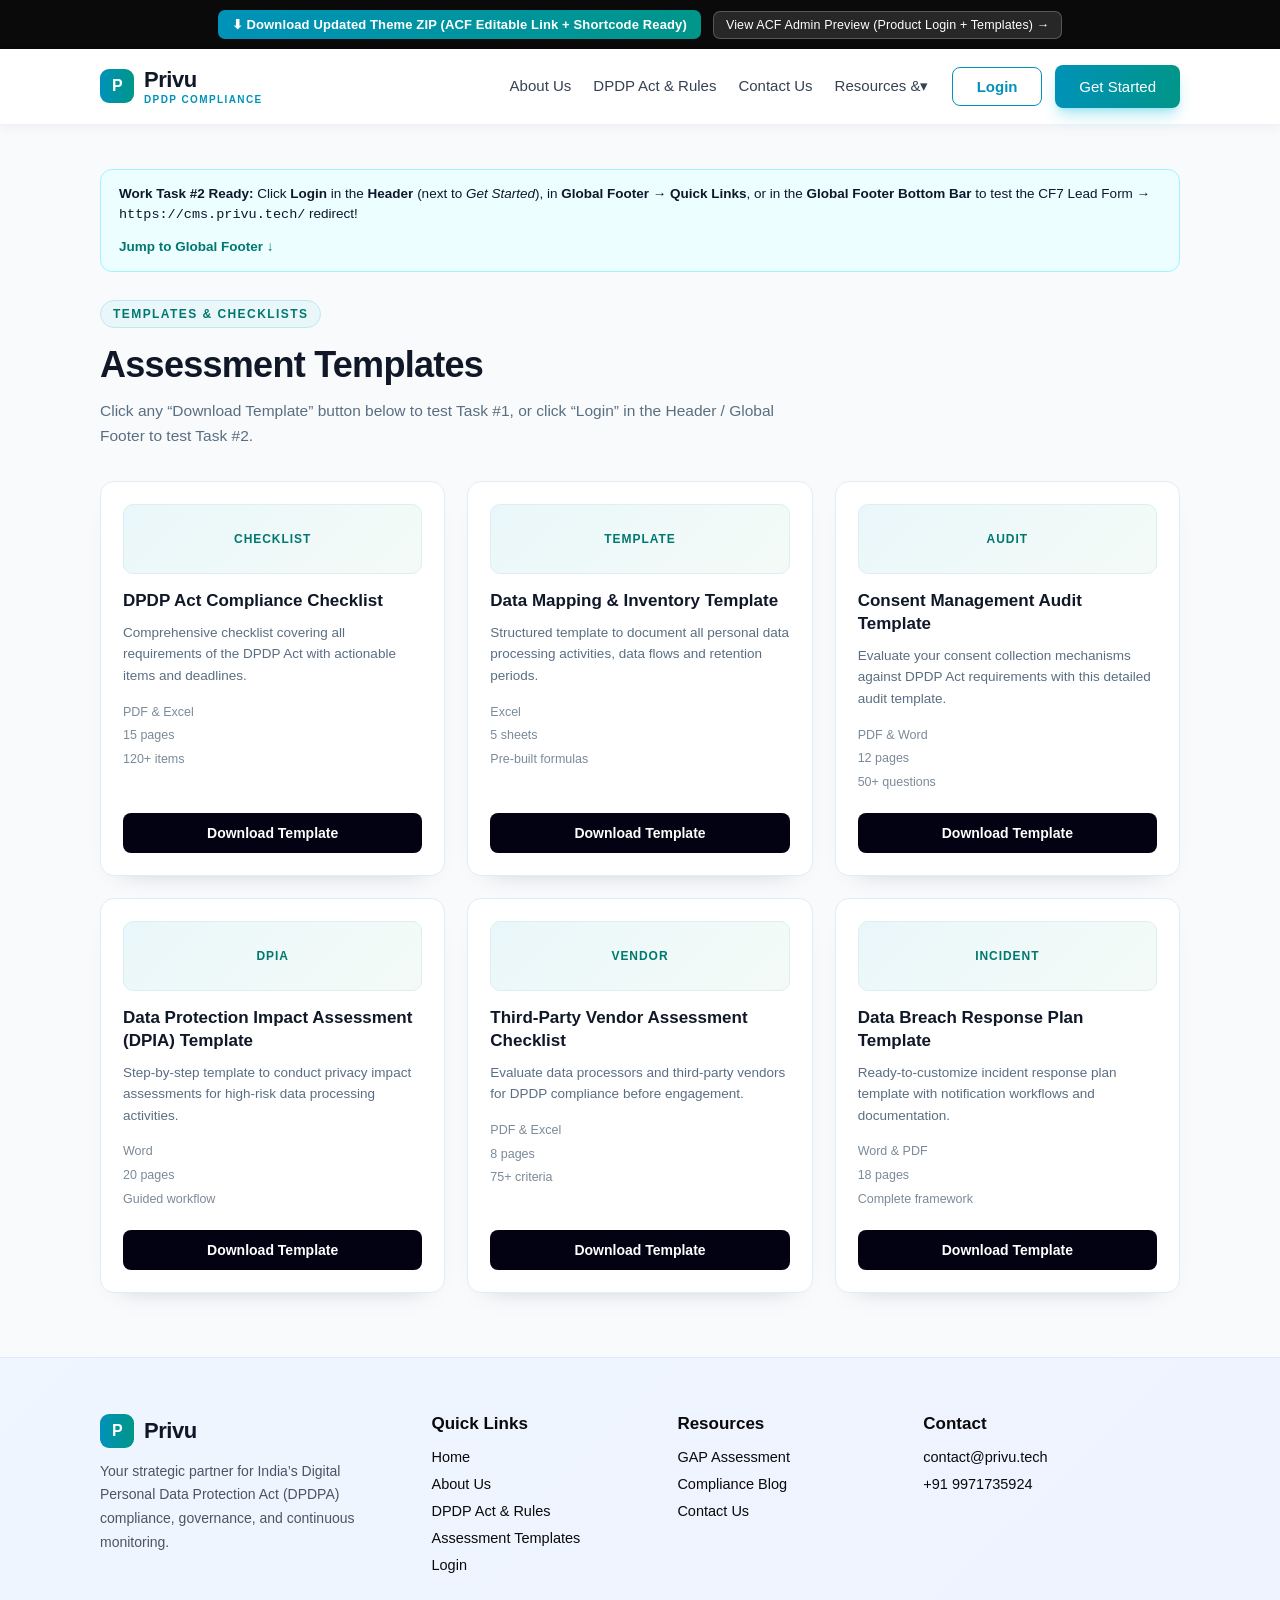
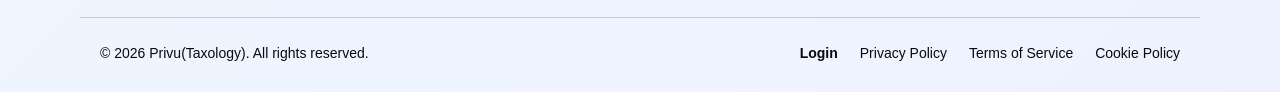
==== commit 922dbedc: "Make Login CTA text, redirect URL, gate toggle, and CF7 form shortcodes editable via ACF Options Co-" ====
--- a/preview/index.html
+++ b/preview/index.html
@@ -1012,8 +1012,8 @@
 <body>
 
 <div class="demo-bar" data-demo-toolbar>
-    <a class="demo-zip-btn" href="/privu-child-theme-with-template-downloads.zip?v=task2" download="privu-child-theme-with-template-downloads.zip">&#11015; Download Updated Theme ZIP (Task #1 + Task #2 Ready)</a>
-    <a class="demo-sec-btn" href="/admin-template-downloads.html">View ACF Admin Preview &rarr;</a>
+    <a class="demo-zip-btn" href="/privu-child-theme-with-template-downloads.zip?v=acf2" download="privu-child-theme-with-template-downloads.zip">&#11015; Download Updated Theme ZIP (ACF Editable Link + Shortcode Ready)</a>
+    <a class="demo-sec-btn" href="/admin-template-downloads.html">View ACF Admin Preview (Product Login + Templates) &rarr;</a>
 </div>
 
 <!-- LIVE HEADER PREVIEW (matches siteorigin-corp-child/header.php) -->
@@ -2433,15 +2433,64 @@
         return;
     }
 
+    var i18n = cfg.i18n || {};
+    var buttonText = String(cfg.buttonText || 'Login');
+    var redirectUrl = String(cfg.redirectUrl || 'https://cms.privu.tech/');
+    var loginHref = String(cfg.loginUrl || '/product-login/');
+    var gateEnabled = cfg.gateEnabled !== false;
+
+    function ensureMenuLoginLinks() {
+        var footerWidgets = document.querySelector('.site-footer .widgets');
+
+        if (footerWidgets && !footerWidgets.querySelector('.privu-footer-login-item, [data-privu-login-trigger]')) {
+            var firstList = footerWidgets.querySelector('ul');
+
+            if (firstList) {
+                var li = document.createElement('li');
+                li.className = 'menu-item privu-footer-login-item';
+                var a = document.createElement('a');
+                a.href = gateEnabled ? loginHref : redirectUrl;
+
+                if (gateEnabled) {
+                    a.setAttribute('data-privu-login-trigger', 'Footer Quick Links');
+                }
+
+                a.textContent = buttonText;
+                li.appendChild(a);
+                firstList.appendChild(li);
+            }
+        }
+
+        var mobileNav = document.querySelector('#mobile-navigation ul');
+
+        if (mobileNav && !mobileNav.querySelector('.privu-mobile-login-item, [data-privu-login-trigger]')) {
+            var mLi = document.createElement('li');
+            mLi.className = 'menu-item privu-mobile-login-item';
+            var mA = document.createElement('a');
+            mA.href = gateEnabled ? loginHref : redirectUrl;
+
+            if (gateEnabled) {
+                mA.setAttribute('data-privu-login-trigger', 'Mobile Menu');
+            }
+
+            mA.textContent = buttonText;
+            mLi.appendChild(mA);
+            mobileNav.appendChild(mLi);
+        }
+    }
+
+    ensureMenuLoginLinks();
+
+    if (!gateEnabled) {
+        return;
+    }
+
     var modal = document.getElementById('privu-login-modal');
 
     if (!modal) {
         return;
     }
 
-    var i18n = cfg.i18n || {};
-    var redirectUrl = String(cfg.redirectUrl || 'https://cms.privu.tech/');
-    var loginHref = String(cfg.loginUrl || '/product-login/');
     var isCf7 = cfg.mode === 'cf7' && modal.getAttribute('data-privu-login-mode') !== 'native';
     var blockedDomains = (Array.isArray(cfg.blocked) ? cfg.blocked : []).map(function (domain) {
         return String(domain).toLowerCase();
@@ -2641,42 +2690,6 @@
     bindPhoneRestriction(els.cf7Form ? els.cf7Form.querySelector('[name="your-phone"]') : null);
     bindPhoneRestriction(els.phone);
 
-    /* ------------------------------------------------------------------
-     * Ensure Global Footer Quick Links + Mobile Menu also expose Login CTA
-     * ---------------------------------------------------------------- */
-
-    function ensureMenuLoginLinks() {
-        var footerWidgets = document.querySelector('.site-footer .widgets');
-
-        if (footerWidgets && !footerWidgets.querySelector('[data-privu-login-trigger]')) {
-            var firstList = footerWidgets.querySelector('ul');
-
-            if (firstList) {
-                var li = document.createElement('li');
-                li.className = 'menu-item privu-footer-login-item';
-                var a = document.createElement('a');
-                a.href = loginHref;
-                a.setAttribute('data-privu-login-trigger', 'Footer Quick Links');
-                a.textContent = 'Login';
-                li.appendChild(a);
-                firstList.appendChild(li);
-            }
-        }
-
-        var mobileNav = document.querySelector('#mobile-navigation ul');
-
-        if (mobileNav && !mobileNav.querySelector('[data-privu-login-trigger]')) {
-            var mLi = document.createElement('li');
-            mLi.className = 'menu-item privu-mobile-login-item';
-            var mA = document.createElement('a');
-            mA.href = loginHref;
-            mA.setAttribute('data-privu-login-trigger', 'Mobile Menu');
-            mA.textContent = 'Login';
-            mLi.appendChild(mA);
-            mobileNav.appendChild(mLi);
-        }
-    }
-
     function isLoginTrigger(node) {
         if (!node || node.nodeType !== 1) {
             return false;
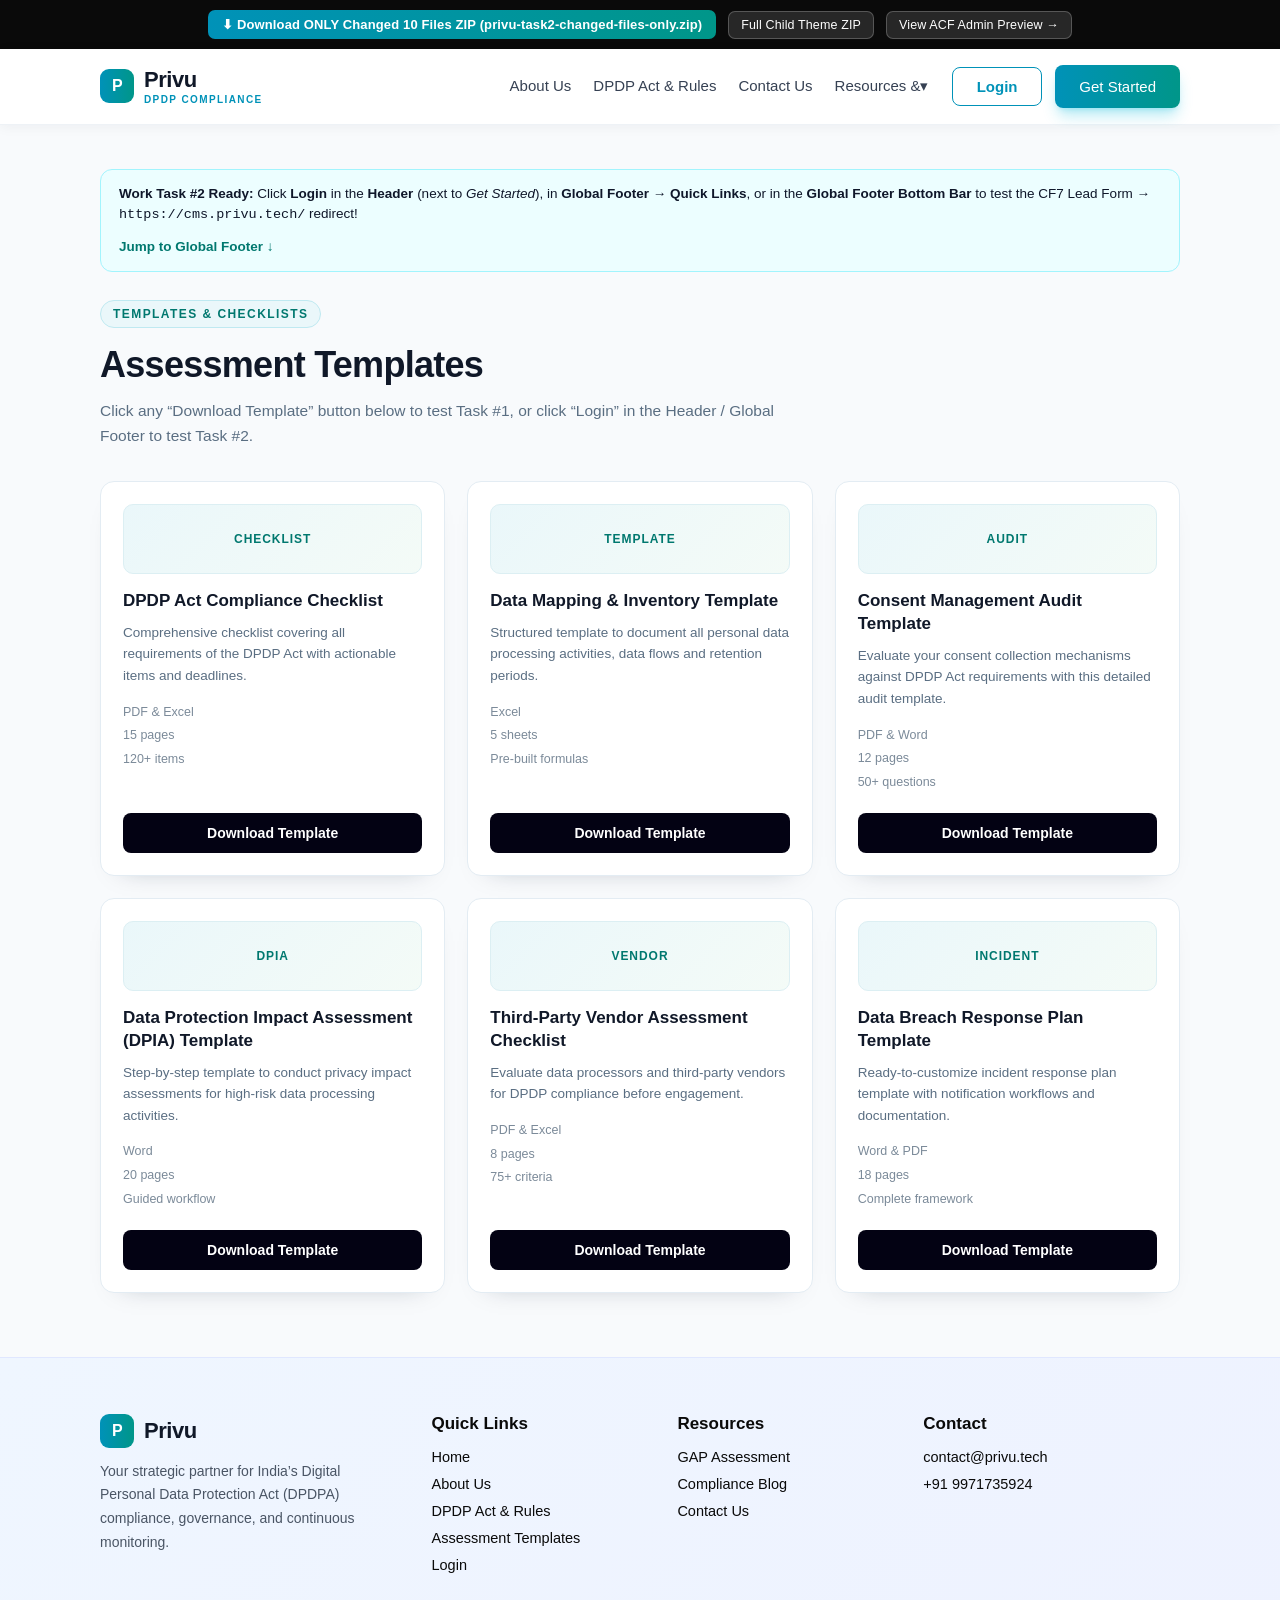
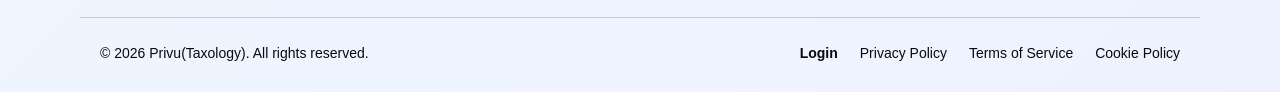
==== commit 98e99962: "Add delta ZIP package containing only the 10 changed/added files for selective upload Co-authored-by" ====
--- a/preview/index.html
+++ b/preview/index.html
@@ -1012,8 +1012,9 @@
 <body>
 
 <div class="demo-bar" data-demo-toolbar>
-    <a class="demo-zip-btn" href="/privu-child-theme-with-template-downloads.zip?v=acf2" download="privu-child-theme-with-template-downloads.zip">&#11015; Download Updated Theme ZIP (ACF Editable Link + Shortcode Ready)</a>
-    <a class="demo-sec-btn" href="/admin-template-downloads.html">View ACF Admin Preview (Product Login + Templates) &rarr;</a>
+    <a class="demo-zip-btn" href="/privu-task2-changed-files-only.zip?v=only10" download="privu-task2-changed-files-only.zip">&#11015; Download ONLY Changed 10 Files ZIP (privu-task2-changed-files-only.zip)</a>
+    <a class="demo-sec-btn" href="/privu-child-theme-with-template-downloads.zip?v=acf2" download="privu-child-theme-with-template-downloads.zip">Full Child Theme ZIP</a>
+    <a class="demo-sec-btn" href="/admin-template-downloads.html">View ACF Admin Preview &rarr;</a>
 </div>
 
 <!-- LIVE HEADER PREVIEW (matches siteorigin-corp-child/header.php) -->
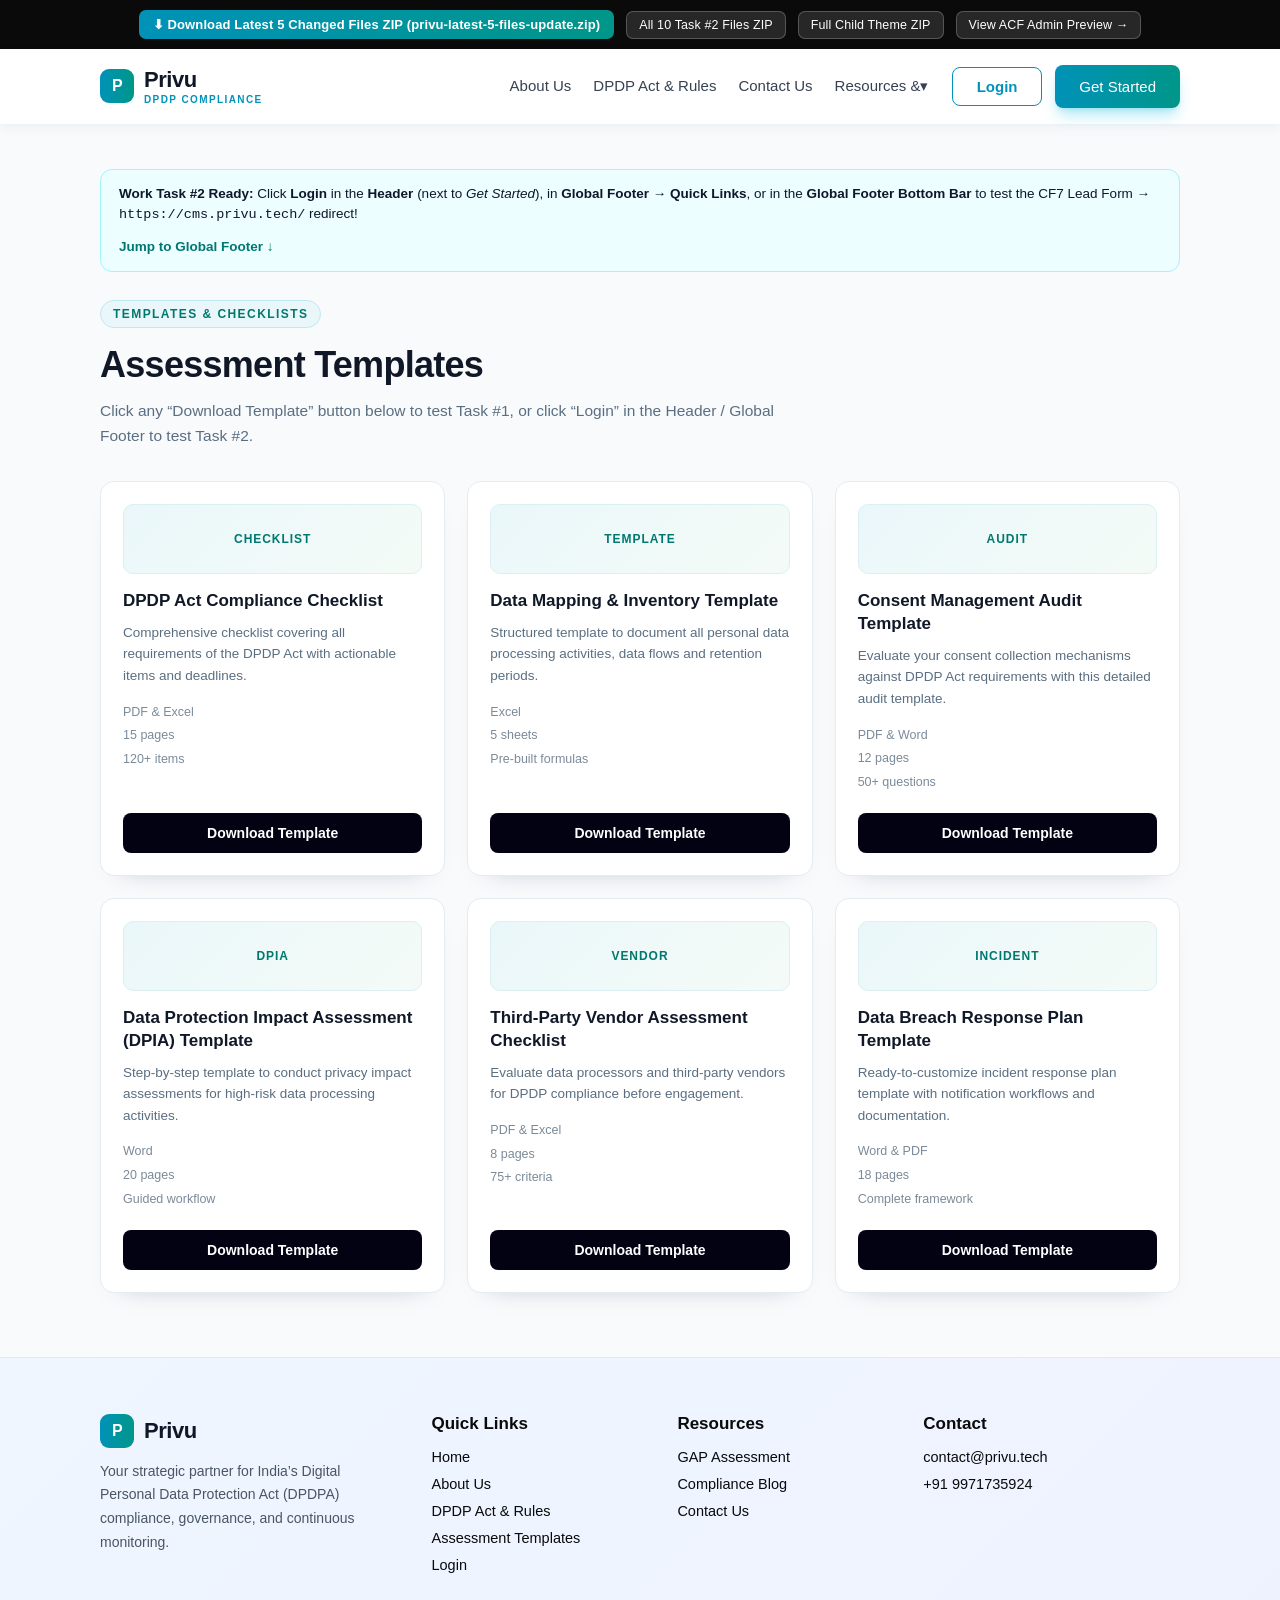
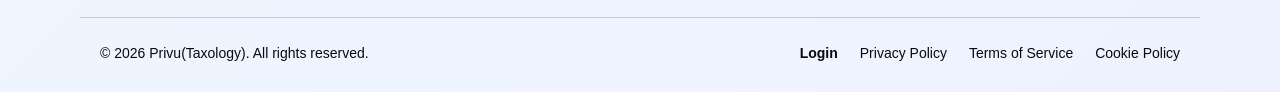
==== commit a938a3ae: "Refine Product Login modal copy & add ACF popup text fields to both modals Co-authored-by: arena-age" ====
--- a/preview/index.html
+++ b/preview/index.html
@@ -926,7 +926,11 @@
     }
 }
 
-/* ---------- Product Login modal redirect spinner ---------- */
+/* ---------- Product Login modal overrides & redirect spinner ---------- */
+
+#privu-login-modal .ptdl-hint {
+    display: none !important;
+}
 
 #privu-login-modal .plogin-redirect-spinner {
     display: inline-block;
@@ -1012,8 +1016,9 @@
 <body>
 
 <div class="demo-bar" data-demo-toolbar>
-    <a class="demo-zip-btn" href="/privu-task2-changed-files-only.zip?v=only10" download="privu-task2-changed-files-only.zip">&#11015; Download ONLY Changed 10 Files ZIP (privu-task2-changed-files-only.zip)</a>
-    <a class="demo-sec-btn" href="/privu-child-theme-with-template-downloads.zip?v=acf2" download="privu-child-theme-with-template-downloads.zip">Full Child Theme ZIP</a>
+    <a class="demo-zip-btn" href="/privu-latest-5-files-update.zip?v=v120" download="privu-latest-5-files-update.zip">&#11015; Download Latest 5 Changed Files ZIP (privu-latest-5-files-update.zip)</a>
+    <a class="demo-sec-btn" href="/privu-task2-changed-files-only.zip?v=v120" download="privu-task2-changed-files-only.zip">All 10 Task #2 Files ZIP</a>
+    <a class="demo-sec-btn" href="/privu-child-theme-with-template-downloads.zip?v=v120" download="privu-child-theme-with-template-downloads.zip">Full Child Theme ZIP</a>
     <a class="demo-sec-btn" href="/admin-template-downloads.html">View ACF Admin Preview &rarr;</a>
 </div>
 
@@ -1262,7 +1267,6 @@
                     <span class="wpcf7-form-control-wrap" data-name="your-phone">
                         <input type="tel" name="your-phone" id="plogin-cf7-phone" class="wpcf7-form-control wpcf7-tel wpcf7-validates-as-required" placeholder="9876543210" minlength="10" maxlength="10" inputmode="numeric" pattern="[6-9][0-9]{9}" aria-required="true">
                     </span>
-                    <span class="ptdl-hint">10 digits, starting with 6, 7, 8 or 9.</span>
                 </p>
                 <input type="hidden" name="privu-source" value="Header">
                 <input type="hidden" name="privu-page-url" value="">
@@ -1270,7 +1274,6 @@
                 <div class="wpcf7-response-output" aria-hidden="true"></div>
             </form>
         </div>
-        <p class="ptdl-privacy" data-plogin-privacy>You will be redirected to <strong>cms.privu.tech</strong> right after verification.</p>
 
         <div class="ptdl-success plogin-redirect-state" data-plogin-redirect hidden>
             <div class="ptdl-check" aria-hidden="true">
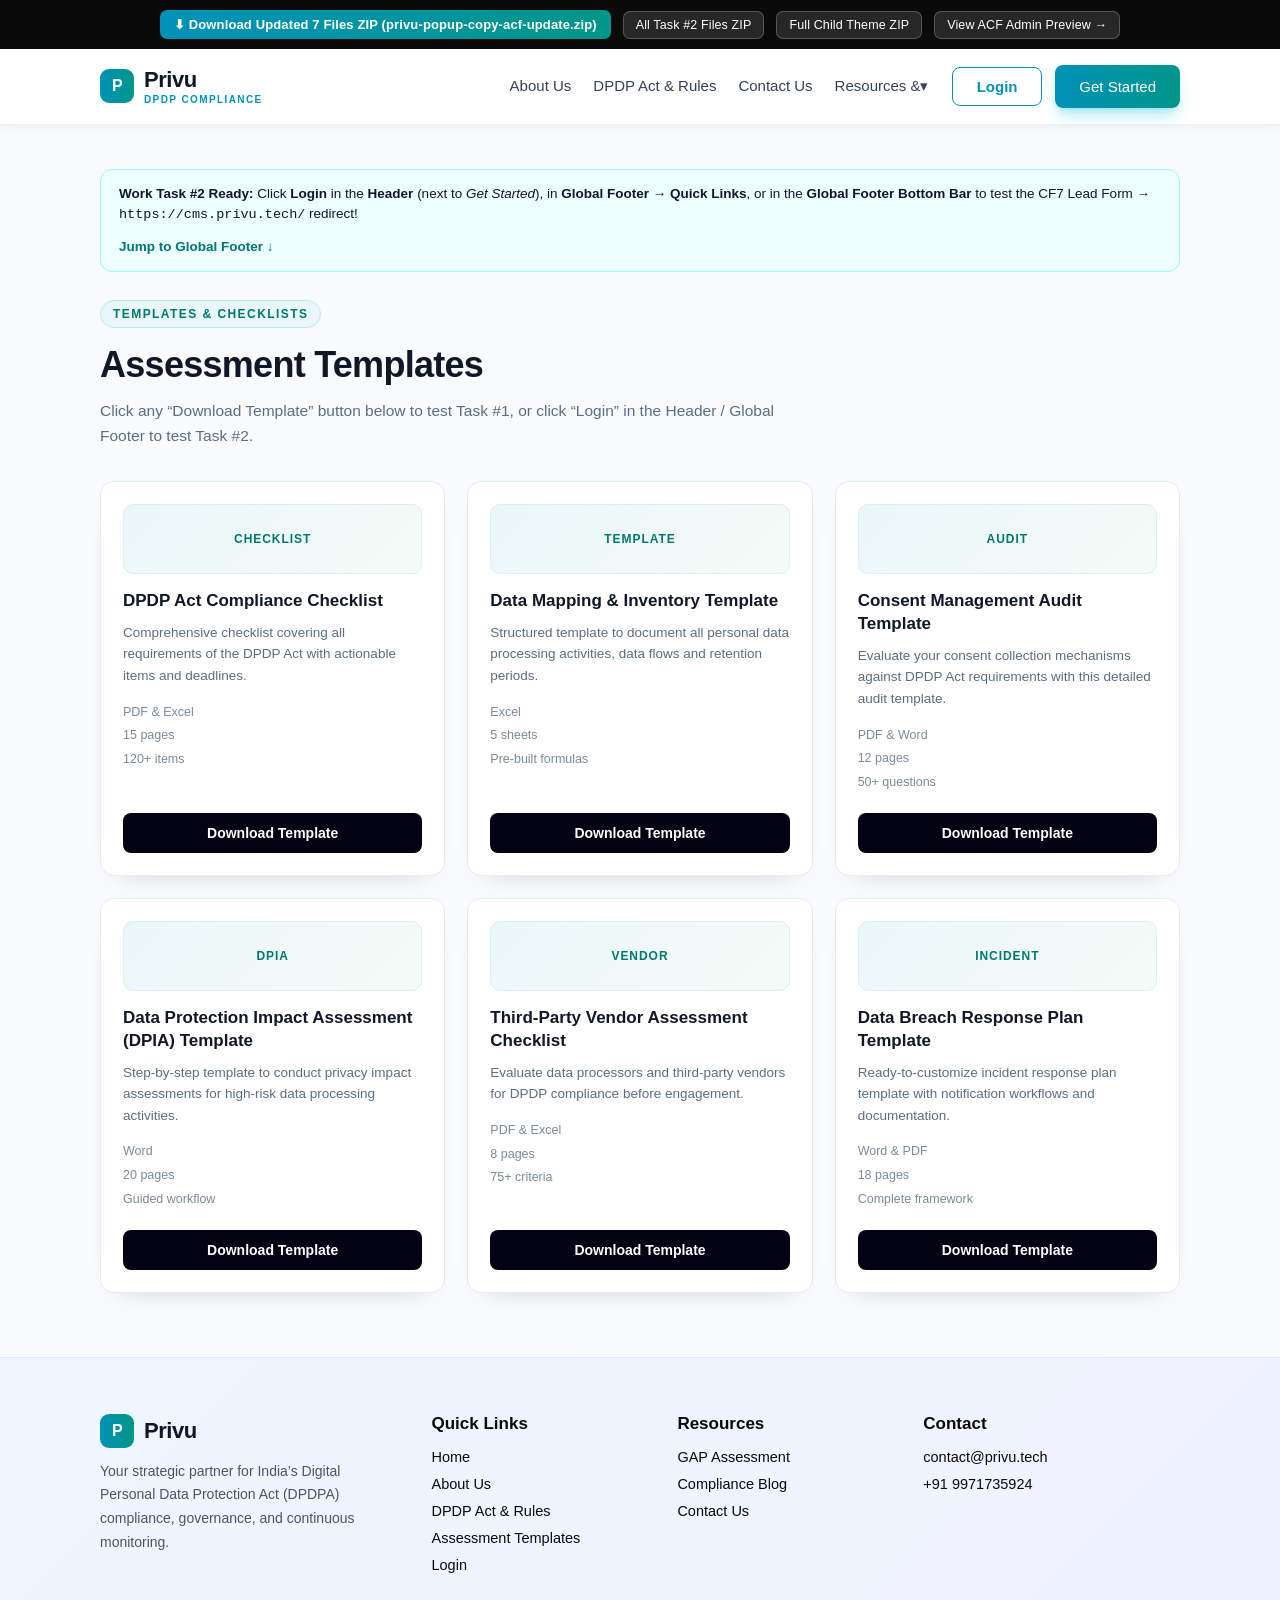
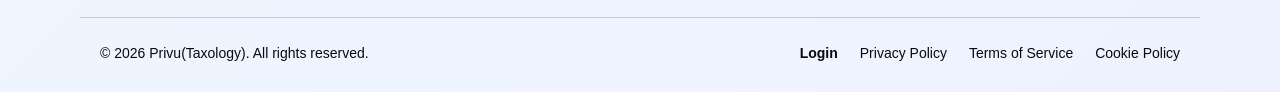
==== commit 89ad59e7: "Remove phone hint subtext from Template Download modal & auto-clean live CF7 #1327 Co-authored-by: a" ====
--- a/preview/index.html
+++ b/preview/index.html
@@ -281,11 +281,7 @@
 }
 
 .ptdl-overlay .ptdl-hint {
-    margin: 6px 0 0;
-    font-family: Arial, Helvetica, sans-serif;
-    font-size: 11.5px;
-    line-height: 1.5;
-    color: #8A99A8;
+    display: none !important;
 }
 
 .ptdl-overlay .ptdl-error {
@@ -928,7 +924,8 @@
 
 /* ---------- Product Login modal overrides & redirect spinner ---------- */
 
-#privu-login-modal .ptdl-hint {
+#privu-login-modal .ptdl-hint,
+#privu-tdl-modal .ptdl-hint {
     display: none !important;
 }
 
@@ -1016,9 +1013,9 @@
 <body>
 
 <div class="demo-bar" data-demo-toolbar>
-    <a class="demo-zip-btn" href="/privu-latest-5-files-update.zip?v=v120" download="privu-latest-5-files-update.zip">&#11015; Download Latest 5 Changed Files ZIP (privu-latest-5-files-update.zip)</a>
-    <a class="demo-sec-btn" href="/privu-task2-changed-files-only.zip?v=v120" download="privu-task2-changed-files-only.zip">All 10 Task #2 Files ZIP</a>
-    <a class="demo-sec-btn" href="/privu-child-theme-with-template-downloads.zip?v=v120" download="privu-child-theme-with-template-downloads.zip">Full Child Theme ZIP</a>
+    <a class="demo-zip-btn" href="/privu-popup-copy-acf-update.zip?v=v121" download="privu-popup-copy-acf-update.zip">&#11015; Download Updated 7 Files ZIP (privu-popup-copy-acf-update.zip)</a>
+    <a class="demo-sec-btn" href="/privu-task2-changed-files-only.zip?v=v121" download="privu-task2-changed-files-only.zip">All Task #2 Files ZIP</a>
+    <a class="demo-sec-btn" href="/privu-child-theme-with-template-downloads.zip?v=v121" download="privu-child-theme-with-template-downloads.zip">Full Child Theme ZIP</a>
     <a class="demo-sec-btn" href="/admin-template-downloads.html">View ACF Admin Preview &rarr;</a>
 </div>
 
@@ -1203,7 +1200,6 @@
                     <span class="wpcf7-form-control-wrap" data-name="your-phone">
                         <input type="tel" name="your-phone" id="ptdl-cf7-phone" class="wpcf7-form-control wpcf7-tel wpcf7-validates-as-required" placeholder="9876543210" minlength="10" maxlength="10" inputmode="numeric" pattern="[6-9][0-9]{9}" aria-required="true">
                     </span>
-                    <span class="ptdl-hint">10 digits, starting with 6, 7, 8 or 9.</span>
                 </p>
                 <input type="hidden" name="privu-template" value="dpdp-act-compliance-checklist">
                 <input type="hidden" name="privu-page-url" value="">
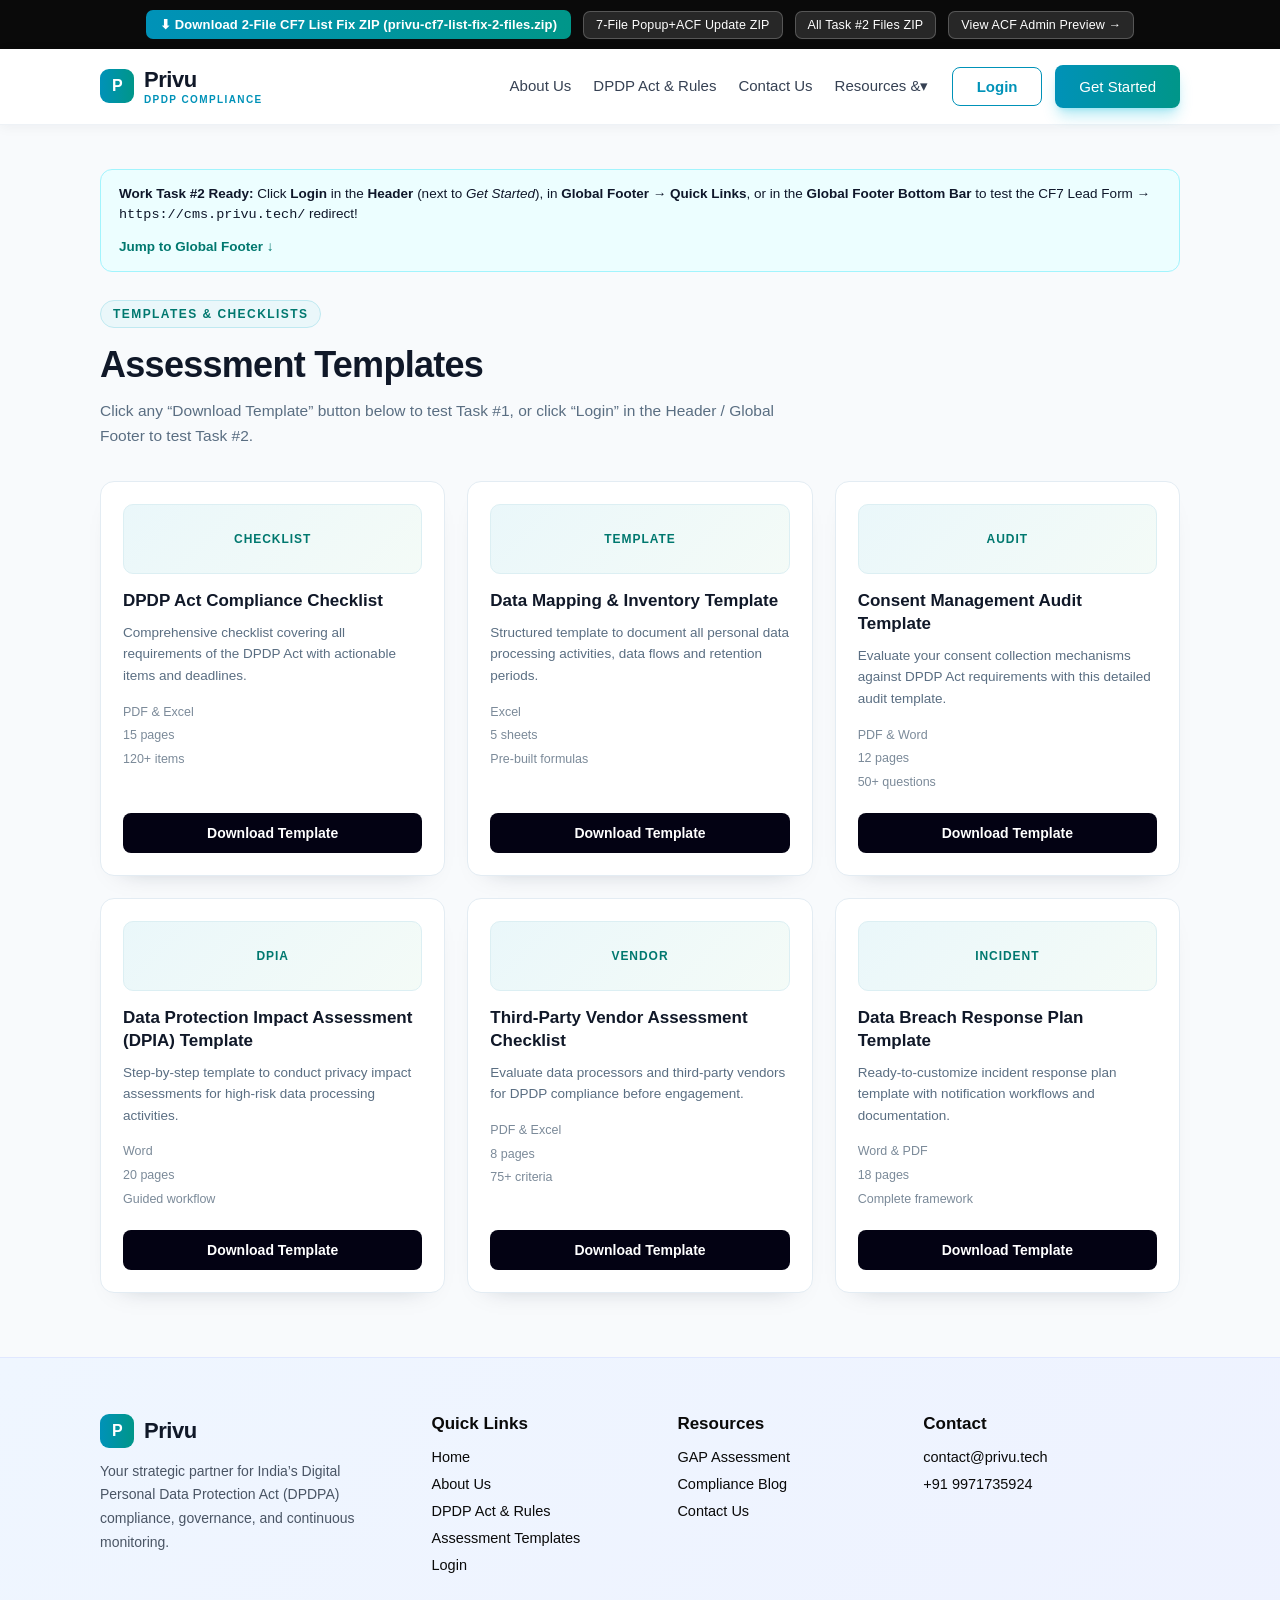
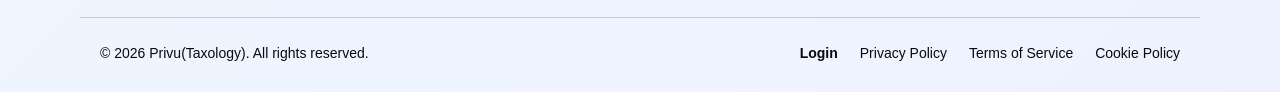
==== commit 44cd87a8: "Fix CF7 Contact Forms admin list screen by preserving WPCF7_ContactForm:: Co-authored-by: arena-agen" ====
--- a/preview/index.html
+++ b/preview/index.html
@@ -1013,9 +1013,9 @@
 <body>
 
 <div class="demo-bar" data-demo-toolbar>
-    <a class="demo-zip-btn" href="/privu-popup-copy-acf-update.zip?v=v121" download="privu-popup-copy-acf-update.zip">&#11015; Download Updated 7 Files ZIP (privu-popup-copy-acf-update.zip)</a>
-    <a class="demo-sec-btn" href="/privu-task2-changed-files-only.zip?v=v121" download="privu-task2-changed-files-only.zip">All Task #2 Files ZIP</a>
-    <a class="demo-sec-btn" href="/privu-child-theme-with-template-downloads.zip?v=v121" download="privu-child-theme-with-template-downloads.zip">Full Child Theme ZIP</a>
+    <a class="demo-zip-btn" href="/privu-cf7-list-fix-2-files.zip?v=v122" download="privu-cf7-list-fix-2-files.zip">&#11015; Download 2-File CF7 List Fix ZIP (privu-cf7-list-fix-2-files.zip)</a>
+    <a class="demo-sec-btn" href="/privu-popup-copy-acf-update.zip?v=v122" download="privu-popup-copy-acf-update.zip">7-File Popup+ACF Update ZIP</a>
+    <a class="demo-sec-btn" href="/privu-task2-changed-files-only.zip?v=v122" download="privu-task2-changed-files-only.zip">All Task #2 Files ZIP</a>
     <a class="demo-sec-btn" href="/admin-template-downloads.html">View ACF Admin Preview &rarr;</a>
 </div>
 
